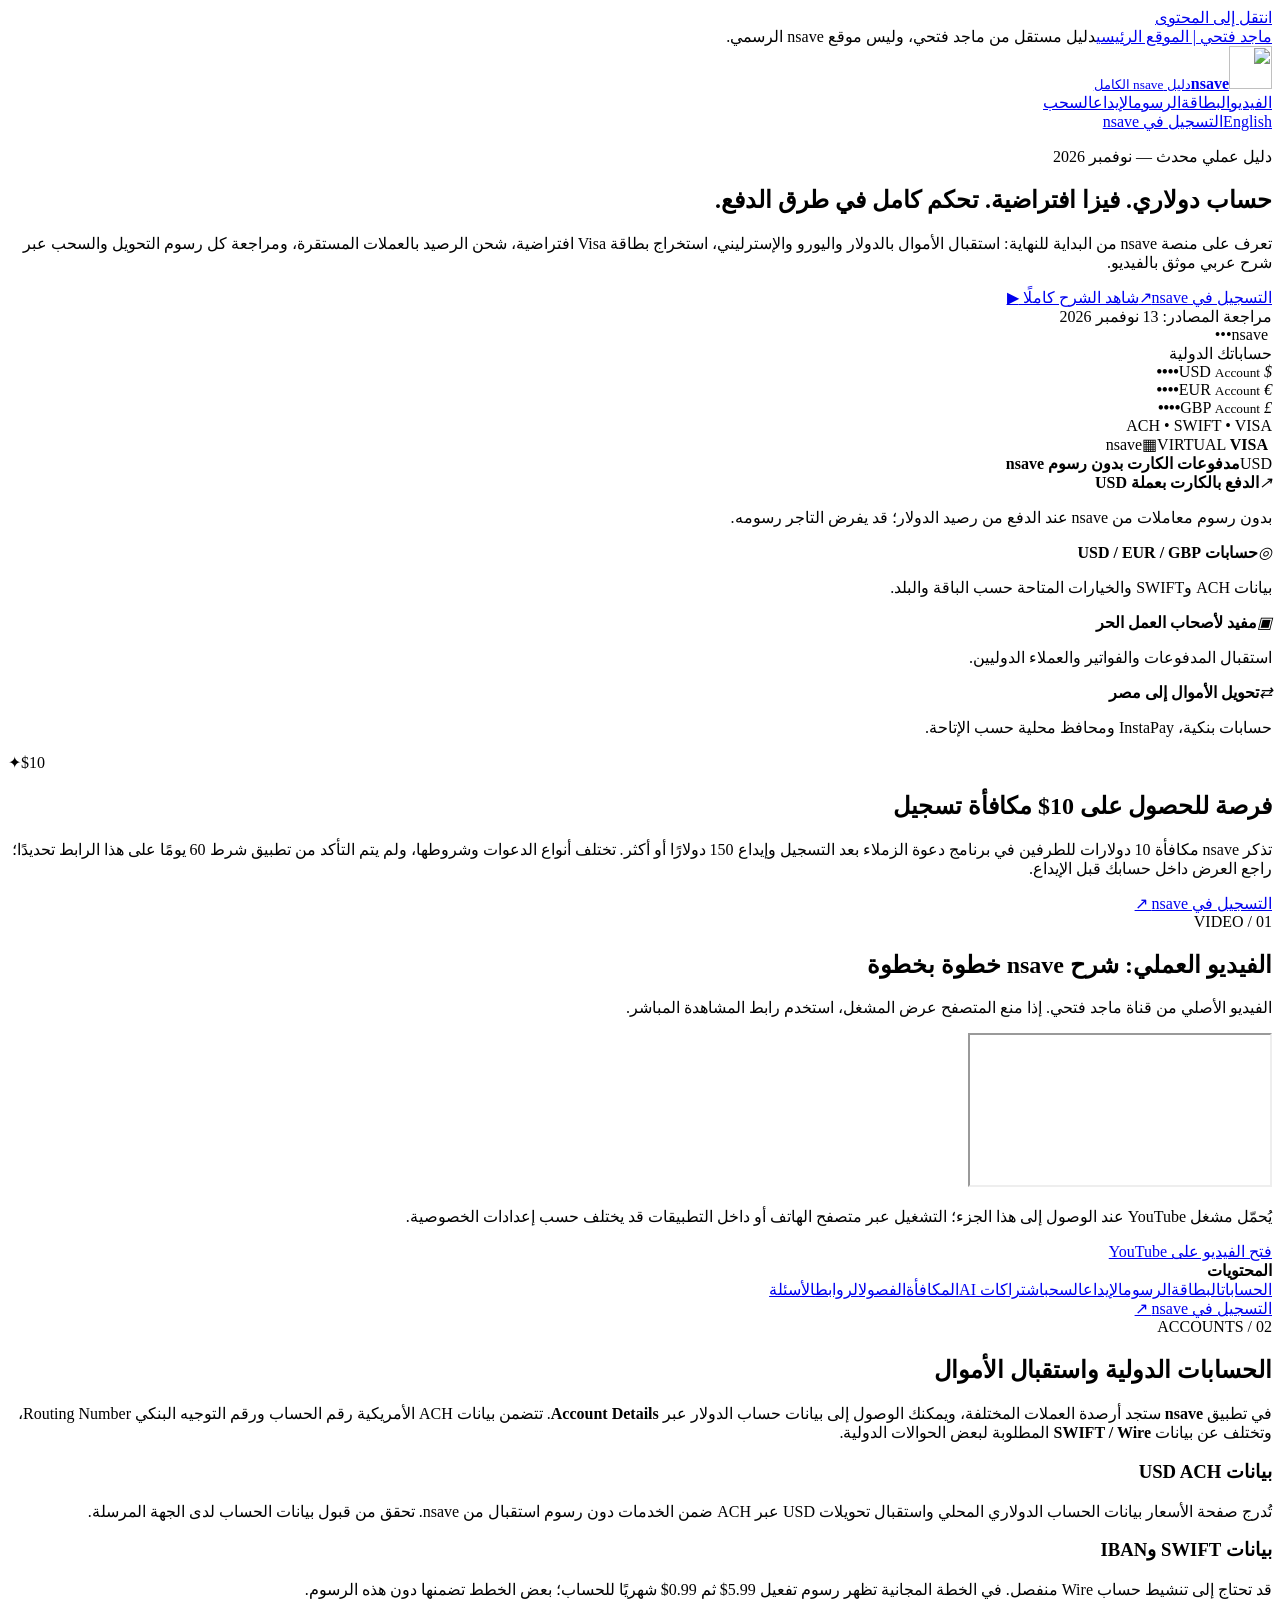
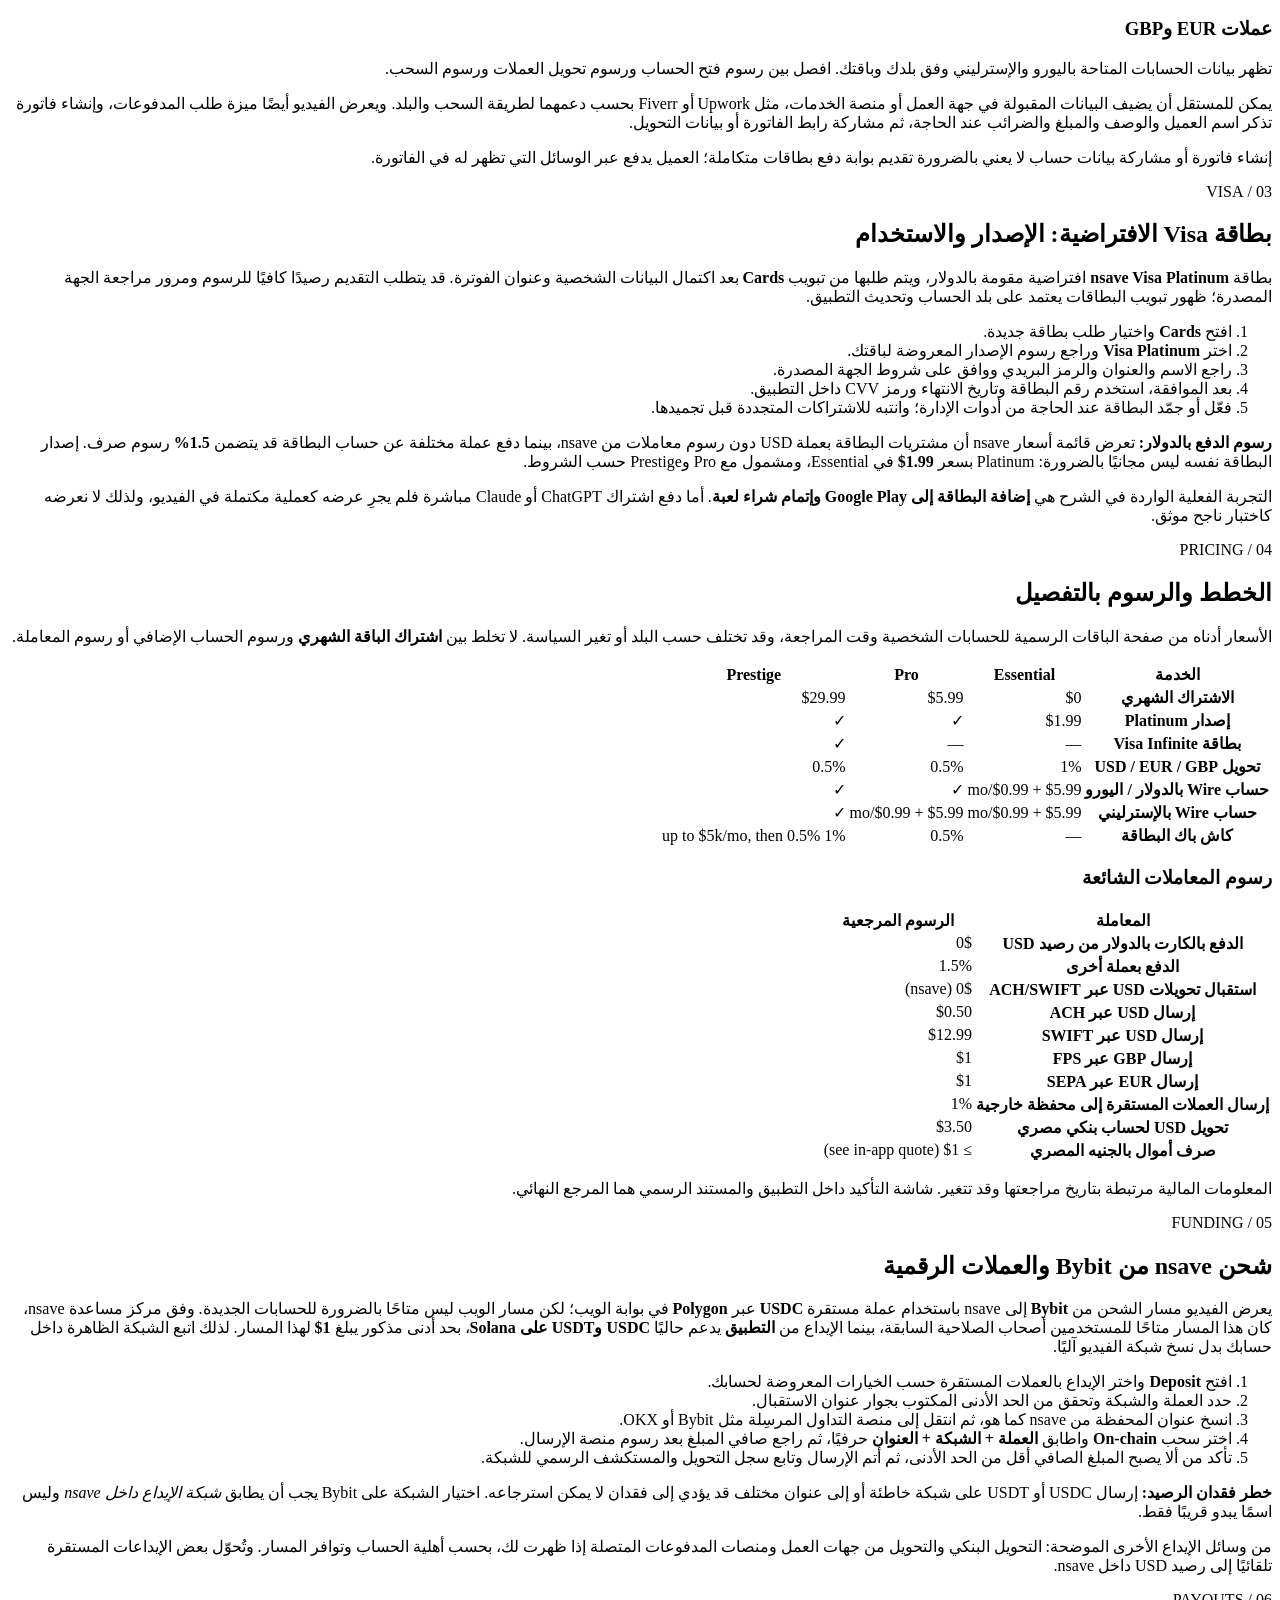
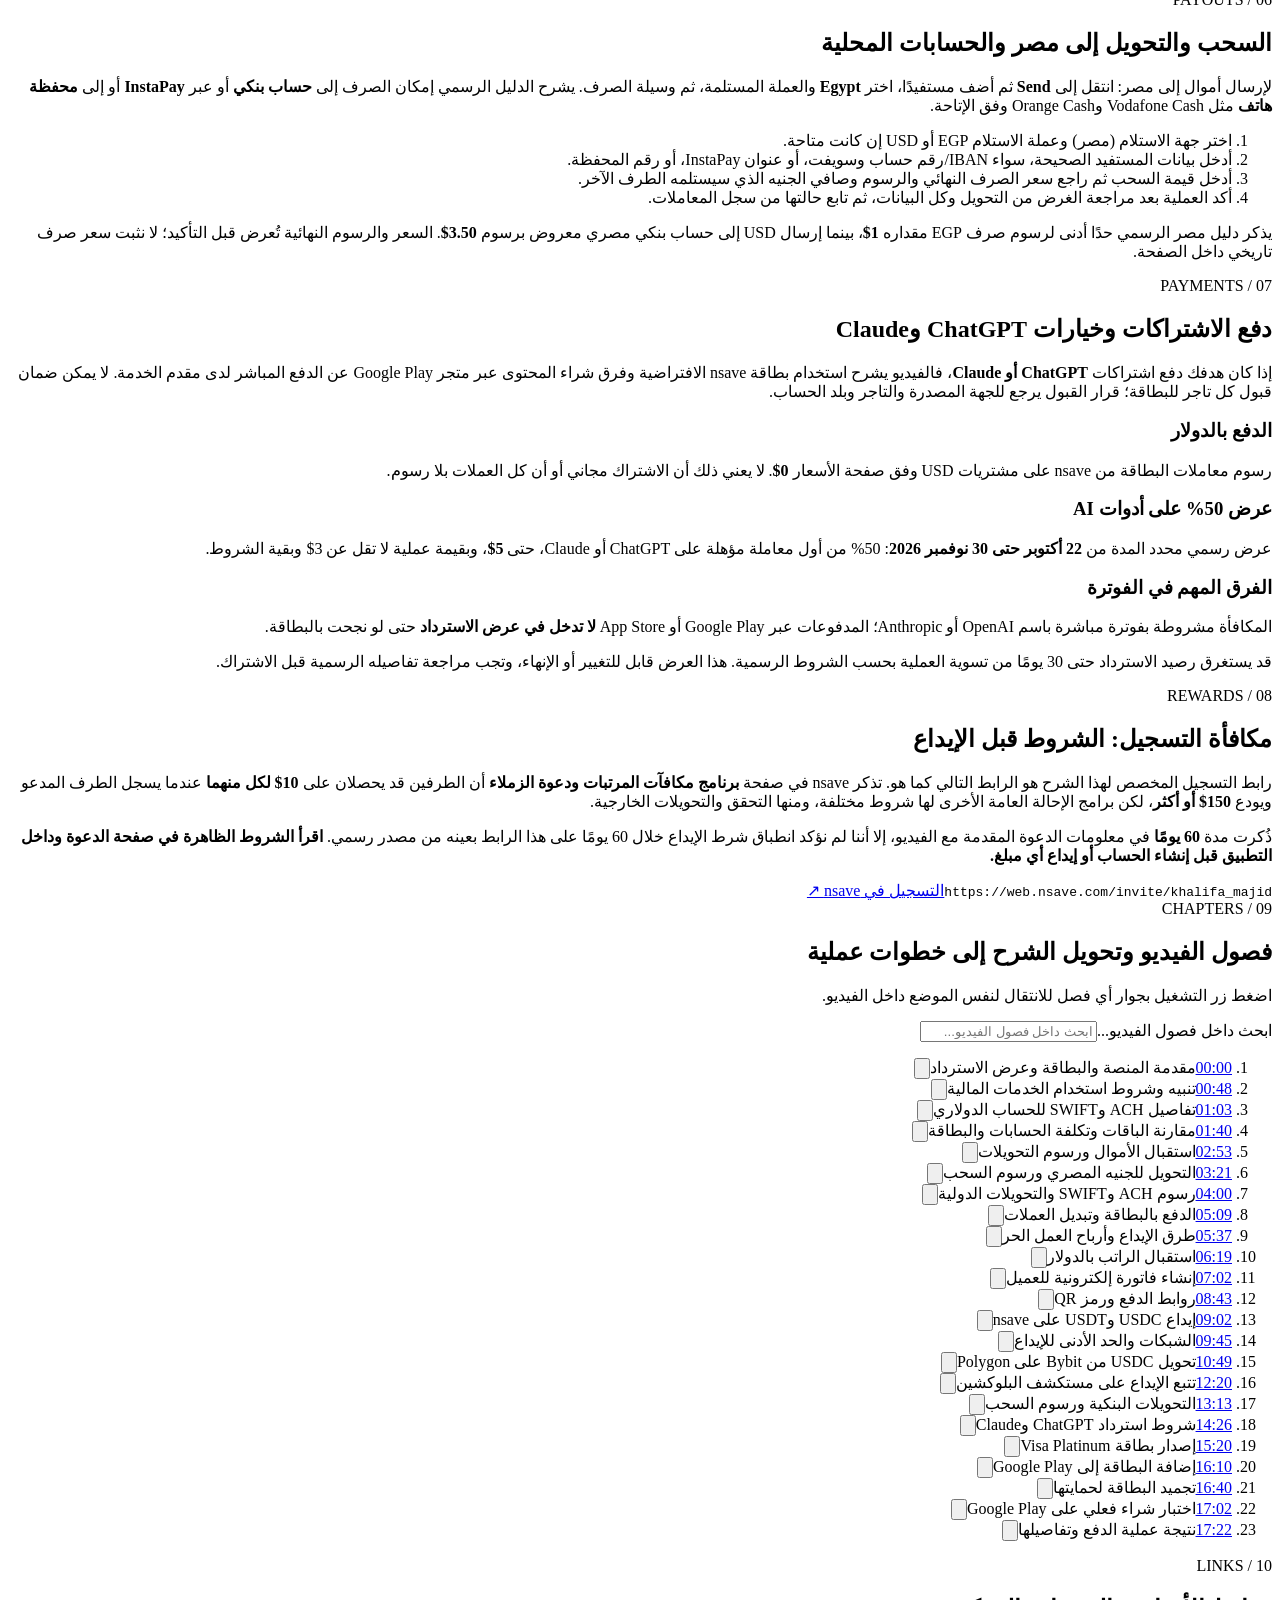
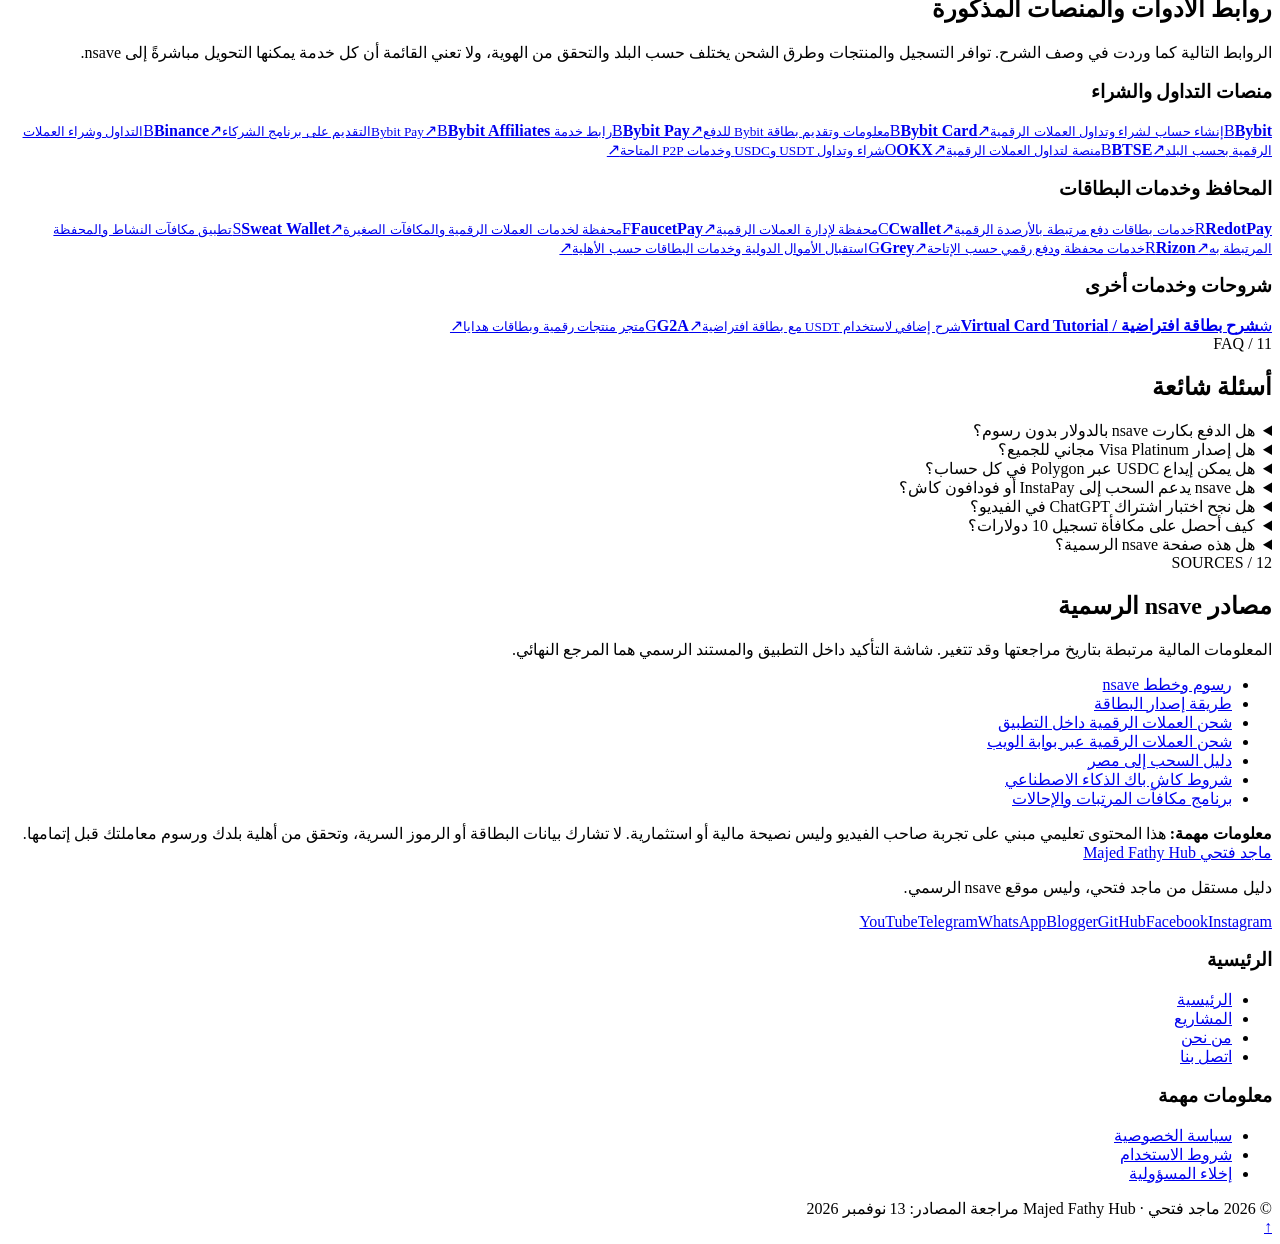
==== index.html @ 4d85d2c8 "Add files via upload" ====
<!DOCTYPE html>
<html lang="ar" dir="rtl">
<head>
<meta charset="utf-8"><meta name="viewport" content="width=device-width,initial-scale=1">
<title>دليل nsave 2026: الحساب الدولاري والفيزا الافتراضية والشحن والسحب والرسوم | ماجد فتحي</title>
<meta name="description" content="شرح nsave في مصر: فتح حساب USD وACH وSWIFT، إصدار Visa Platinum، شحن USDC وUSDT، السحب إلى مصر، رسوم الباقات وتجربة الدفع على Google Play.">
<meta name="author" content="ماجد فتحي"><meta name="robots" content="index,follow,max-image-preview:large,max-snippet:-1,max-video-preview:-1">
<meta name="theme-color" content="#101115"><meta name="color-scheme" content="light"><meta name="referrer" content="strict-origin-when-cross-origin">
<link rel="canonical" href="https://dev.majdfatihy.com/nsave-virtual-visa-card-usd-account/"><link rel="alternate" hreflang="ar-EG" href="https://dev.majdfatihy.com/nsave-virtual-visa-card-usd-account/"><link rel="alternate" hreflang="en" href="https://dev.majdfatihy.com/nsave-virtual-visa-card-usd-account/en/"><link rel="alternate" hreflang="x-default" href="https://dev.majdfatihy.com/nsave-virtual-visa-card-usd-account/">
<link rel="icon" type="image/svg+xml" href="assets/nsave-logo.svg">
<meta property="og:type" content="article"><meta property="og:site_name" content="Majed Fathy Hub"><meta property="og:locale" content="ar_EG">
<meta property="og:title" content="دليل nsave 2026: الحساب الدولاري والفيزا الافتراضية والشحن والسحب والرسوم"><meta property="og:description" content="شرح nsave في مصر: فتح حساب USD وACH وSWIFT، إصدار Visa Platinum، شحن USDC وUSDT، السحب إلى مصر، رسوم الباقات وتجربة الدفع على Google Play."><meta property="og:url" content="https://dev.majdfatihy.com/nsave-virtual-visa-card-usd-account/"><meta property="og:image" content="https://dev.majdfatihy.com/nsave-virtual-visa-card-usd-account/assets/og-nsave.png"><meta property="og:image:width" content="1200"><meta property="og:image:height" content="630"><meta property="og:image:alt" content="nsave tutorial with USD account and Visa card">
<meta name="twitter:card" content="summary_large_image"><meta name="twitter:title" content="دليل nsave 2026: الحساب الدولاري والفيزا الافتراضية والشحن والسحب والرسوم"><meta name="twitter:description" content="شرح nsave في مصر: فتح حساب USD وACH وSWIFT، إصدار Visa Platinum، شحن USDC وUSDT، السحب إلى مصر، رسوم الباقات وتجربة الدفع على Google Play."><meta name="twitter:image" content="https://dev.majdfatihy.com/nsave-virtual-visa-card-usd-account/assets/og-nsave.png">
<link rel="preconnect" href="https://fonts.googleapis.com"><link rel="preconnect" href="https://fonts.gstatic.com" crossorigin>
<link href="https://fonts.googleapis.com/css2?family=Cairo:wght@400;500;600;700;800;900&family=Inter:wght@400;500;600;700;800;900&display=swap" rel="stylesheet">
<link href="assets/nsave.css" rel="stylesheet"><script>document.documentElement.classList.add('js');</script><script defer src="assets/nsave.js"></script>
<script type="application/ld+json">{"@context":"https://schema.org","@graph":[{"@type":"WebPage","@id":"https://dev.majdfatihy.com/nsave-virtual-visa-card-usd-account/#page","url":"https://dev.majdfatihy.com/nsave-virtual-visa-card-usd-account/","name":"دليل nsave 2026: الحساب الدولاري والفيزا الافتراضية والشحن والسحب والرسوم","description":"شرح nsave في مصر: فتح حساب USD وACH وSWIFT، إصدار Visa Platinum، شحن USDC وUSDT، السحب إلى مصر، رسوم الباقات وتجربة الدفع على Google Play.","inLanguage":"ar-EG","isPartOf":{"@type":"WebSite","@id":"https://dev.majdfatihy.com/#website"},"author":{"@type":"Person","@id":"https://dev.majdfatihy.com/#author"},"dateModified":"2026-11-13","primaryImageOfPage":{"@type":"ImageObject","url":"https://dev.majdfatihy.com/nsave-virtual-visa-card-usd-account/assets/og-nsave.png"},"mainEntity":{"@id":"https://dev.majdfatihy.com/nsave-virtual-visa-card-usd-account/#video"}},{"@type":"VideoObject","@id":"https://dev.majdfatihy.com/nsave-virtual-visa-card-usd-account/#video","name":"شرح منصة nsave: حساب دولاري وفيزا افتراضية وشحن وسحب","description":"شرح nsave في مصر: فتح حساب USD وACH وSWIFT، إصدار Visa Platinum، شحن USDC وUSDT، السحب إلى مصر، رسوم الباقات وتجربة الدفع على Google Play.","thumbnailUrl":["https://dev.majdfatihy.com/nsave-virtual-visa-card-usd-account/assets/video-cover.png"],"embedUrl":"https://www.youtube-nocookie.com/embed/7QC6sQrjBCQ","url":"https://youtu.be/7QC6sQrjBCQ","inLanguage":"ar","publisher":{"@type":"Person","name":"ماجد فتحي","url":"https://www.youtube.com/@MajdFatihy"}},{"@type":"BreadcrumbList","itemListElement":[{"@type":"ListItem","position":1,"name":"ماجد فتحي","item":"https://dev.majdfatihy.com/"},{"@type":"ListItem","position":2,"name":"دليل nsave","item":"https://dev.majdfatihy.com/nsave-virtual-visa-card-usd-account/"}]},{"@type":"Article","headline":"دليل nsave 2026: الحساب الدولاري والفيزا الافتراضية والشحن والسحب والرسوم","description":"شرح nsave في مصر: فتح حساب USD وACH وSWIFT، إصدار Visa Platinum، شحن USDC وUSDT، السحب إلى مصر، رسوم الباقات وتجربة الدفع على Google Play.","inLanguage":"ar-EG","dateModified":"2026-11-13","image":"https://dev.majdfatihy.com/nsave-virtual-visa-card-usd-account/assets/og-nsave.png","author":{"@type":"Person","name":"ماجد فتحي","url":"https://dev.majdfatihy.com/"},"mainEntityOfPage":"https://dev.majdfatihy.com/nsave-virtual-visa-card-usd-account/"}]}</script>
<script async src="https://www.googletagmanager.com/gtag/js?id=G-F7K26SPSHF"></script>
<script>window.dataLayer=window.dataLayer||[];function gtag(){dataLayer.push(arguments)}gtag('js',new Date());gtag('config','G-F7K26SPSHF');</script>
</head>
<body data-page-language="ar" data-alt-page="https://dev.majdfatihy.com/nsave-virtual-visa-card-usd-account/en/"><a class="skip" href="#main">انتقل إلى المحتوى</a>
<div class="site-top"><div class="container site-top__inner"><a class="hub" href="https://dev.majdfatihy.com/">ماجد فتحي | الموقع الرئيسي</a><span>دليل مستقل من ماجد فتحي، وليس موقع nsave الرسمي.</span></div></div>
<header class="topbar"><div class="container topbar-inner"><a href="#overview" class="logo" aria-label="nsave guide"><img src="assets/nsave-logo.svg" width="43" height="43" alt=""><span><b>nsave</b><small>دليل nsave الكامل</small></span></a><nav class="main-links" aria-label="Sections"><a href="#video">الفيديو</a><a href="#card">البطاقة</a><a href="#plans">الرسوم</a><a href="#deposit">الإيداع</a><a href="#withdraw">السحب</a></nav><div class="top-actions"><a class="language" href="https://dev.majdfatihy.com/nsave-virtual-visa-card-usd-account/en/" data-language-choice="en" lang="en" aria-label="اختيار اللغة">English</a><a class="btn btn-sm btn-red" href="https://web.nsave.com/invite/khalifa_majid" target="_blank" rel="noopener noreferrer sponsored">التسجيل في nsave</a></div></div></header>
<main id="main">
<section class="hero" id="overview"><div class="container hero-grid"><div class="hero-copy"><p class="eyebrow"><span class="eyebrow-dot"></span>دليل عملي محدث — نوفمبر 2026</p><h1>حساب دولاري. فيزا افتراضية. تحكم كامل في طرق الدفع.</h1><p class="hero-lead">تعرف على منصة nsave من البداية للنهاية: استقبال الأموال بالدولار واليورو والإسترليني، استخراج بطاقة Visa افتراضية، شحن الرصيد بالعملات المستقرة، ومراجعة كل رسوم التحويل والسحب عبر شرح عربي موثق بالفيديو.</p><div class="hero-buttons"><a href="https://web.nsave.com/invite/khalifa_majid" class="btn btn-red" target="_blank" rel="noopener noreferrer sponsored">التسجيل في nsave<span aria-hidden="true">↗</span></a><a href="#video" class="btn btn-outline">شاهد الشرح كاملًا <span aria-hidden="true">▶</span></a></div><span class="hero-update">مراجعة المصادر: 13 نوفمبر 2026</span></div>
<div class="hero-visual" role="img" aria-label="nsave multi-currency accounts and virtual Visa illustration"><div class="glow-red"></div><div class="account-ui"><div class="ui-top"><span class="mini-logo"><img src="assets/nsave-logo.svg" alt=""> nsave</span><span>•••</span></div><span class="ui-sub">حساباتك الدولية</span><div class="currency"><span><i class="coin">$</i> USD <small>Account</small></span><strong>••••</strong></div><div class="currency"><span><i class="coin">€</i> EUR <small>Account</small></span><strong>••••</strong></div><div class="currency"><span><i class="coin">£</i> GBP <small>Account</small></span><strong>••••</strong></div><div class="ui-bottom">ACH <span>•</span> SWIFT <span>•</span> VISA</div></div><div class="visa-visual"><span class="mini-logo"><img src="assets/nsave-logo.svg" alt=""> nsave</span><span class="visa-chip">▦</span><span class="visa-lower">VIRTUAL <b>VISA</b></span></div><div class="visual-caption"><span>USD</span><strong>مدفوعات الكارت بدون رسوم nsave</strong></div></div></div></section>
<div class="container benefits"><div class="benefit"><i>↗</i><strong>الدفع بالكارت بعملة USD</strong><p>بدون رسوم معاملات من nsave عند الدفع من رصيد الدولار؛ قد يفرض التاجر رسومه.</p></div><div class="benefit"><i>◎</i><strong>حسابات USD / EUR / GBP</strong><p>بيانات ACH وSWIFT والخيارات المتاحة حسب الباقة والبلد.</p></div><div class="benefit"><i>▣</i><strong>مفيد لأصحاب العمل الحر</strong><p>استقبال المدفوعات والفواتير والعملاء الدوليين.</p></div><div class="benefit"><i>⇄</i><strong>تحويل الأموال إلى مصر</strong><p>حسابات بنكية، InstaPay ومحافظ محلية حسب الإتاحة.</p></div></div>
<section class="container bonus-spot"><div class="bonus-value" dir="ltr"><span class="gift-box" aria-hidden="true">✦</span>$10</div><div><h2>فرصة للحصول على 10$ مكافأة تسجيل</h2><p>تذكر nsave مكافأة 10 دولارات للطرفين في برنامج دعوة الزملاء بعد التسجيل وإيداع 150 دولارًا أو أكثر. تختلف أنواع الدعوات وشروطها، ولم يتم التأكد من تطبيق شرط 60 يومًا على هذا الرابط تحديدًا؛ راجع العرض داخل حسابك قبل الإيداع.</p></div><a href="https://web.nsave.com/invite/khalifa_majid" class="btn btn-dark" target="_blank" rel="noopener noreferrer sponsored">التسجيل في nsave ↗</a></section>
<section class="container section" id="video"><div class="section-heading"><span class="section-index">01 / VIDEO</span><h2>الفيديو العملي: شرح nsave خطوة بخطوة</h2><p>الفيديو الأصلي من قناة ماجد فتحي. إذا منع المتصفح عرض المشغل، استخدم رابط المشاهدة المباشر.</p></div><div class="video-shell"><div class="video-frame" id="videoFrame"><iframe id="nsavePlayer" src="https://www.youtube-nocookie.com/embed/7QC6sQrjBCQ?rel=0&amp;playsinline=1" title="الفيديو العملي: شرح nsave خطوة بخطوة" loading="lazy" referrerpolicy="strict-origin-when-cross-origin" allow="accelerometer; autoplay; clipboard-write; encrypted-media; gyroscope; picture-in-picture; web-share" allowfullscreen></iframe></div><div class="video-meta"><p>يُحمّل مشغل YouTube عند الوصول إلى هذا الجزء؛ التشغيل عبر متصفح الهاتف أو داخل التطبيقات قد يختلف حسب إعدادات الخصوصية.</p><a href="https://youtu.be/7QC6sQrjBCQ" class="external-video" target="_blank" rel="noopener noreferrer">فتح الفيديو على YouTube</a></div></div></section>
<div class="container content-layout"><aside class="toc"><strong>المحتويات</strong><nav aria-label="On this page"><a href="#accounts">الحسابات</a><a href="#card">البطاقة</a><a href="#plans">الرسوم</a><a href="#deposit">الإيداع</a><a href="#withdraw">السحب</a><a href="#ai">اشتراكات AI</a><a href="#bonus">المكافأة</a><a href="#chapters">الفصول</a><a href="#resources">الروابط</a><a href="#faq">الأسئلة</a></nav><a class="toc-cta" href="https://web.nsave.com/invite/khalifa_majid" target="_blank" rel="noopener noreferrer sponsored">التسجيل في nsave ↗</a></aside><div class="article-body">
<section class="section article-section" id="accounts"><div class="section-heading"><span class="section-index">02 / ACCOUNTS</span><h2>الحسابات الدولية واستقبال الأموال</h2></div><p>في تطبيق <strong>nsave</strong> ستجد أرصدة العملات المختلفة، ويمكنك الوصول إلى بيانات حساب الدولار عبر <strong>Account Details</strong>. تتضمن بيانات ACH الأمريكية رقم الحساب ورقم التوجيه البنكي <span dir="ltr">Routing Number</span>، وتختلف عن بيانات <strong>SWIFT / Wire</strong> المطلوبة لبعض الحوالات الدولية.</p>
<div class="info-grid"><div><h3>بيانات USD ACH</h3><p>تُدرج صفحة الأسعار بيانات الحساب الدولاري المحلي واستقبال تحويلات USD عبر ACH ضمن الخدمات دون رسوم استقبال من nsave. تحقق من قبول بيانات الحساب لدى الجهة المرسلة.</p></div><div><h3>بيانات SWIFT وIBAN</h3><p>قد تحتاج إلى تنشيط حساب Wire منفصل. في الخطة المجانية تظهر رسوم تفعيل 5.99$ ثم 0.99$ شهريًا للحساب؛ بعض الخطط تضمنها دون هذه الرسوم.</p></div><div><h3>عملات EUR وGBP</h3><p>تظهر بيانات الحسابات المتاحة باليورو والإسترليني وفق بلدك وباقتك. افصل بين رسوم فتح الحساب ورسوم تحويل العملات ورسوم السحب.</p></div></div>
<p>يمكن للمستقل أن يضيف البيانات المقبولة في جهة العمل أو منصة الخدمات، مثل Upwork أو Fiverr بحسب دعمهما لطريقة السحب والبلد. ويعرض الفيديو أيضًا ميزة طلب المدفوعات، وإنشاء فاتورة تذكر اسم العميل والوصف والمبلغ والضرائب عند الحاجة، ثم مشاركة رابط الفاتورة أو بيانات التحويل.</p><p class="footnote">إنشاء فاتورة أو مشاركة بيانات حساب لا يعني بالضرورة تقديم بوابة دفع بطاقات متكاملة؛ العميل يدفع عبر الوسائل التي تظهر له في الفاتورة.</p></section>
<section class="section article-section" id="card"><div class="section-heading"><span class="section-index">03 / VISA</span><h2>بطاقة Visa الافتراضية: الإصدار والاستخدام</h2></div><p>بطاقة <strong>nsave Visa Platinum</strong> افتراضية مقومة بالدولار، ويتم طلبها من تبويب <strong>Cards</strong> بعد اكتمال البيانات الشخصية وعنوان الفوترة. قد يتطلب التقديم رصيدًا كافيًا للرسوم ومرور مراجعة الجهة المصدرة؛ ظهور تبويب البطاقات يعتمد على بلد الحساب وتحديث التطبيق.</p>
<ol class="steps"><li>افتح <strong>Cards</strong> واختيار طلب بطاقة جديدة.</li><li>اختر <strong>Visa Platinum</strong> وراجع رسوم الإصدار المعروضة لباقتك.</li><li>راجع الاسم والعنوان والرمز البريدي ووافق على شروط الجهة المصدرة.</li><li>بعد الموافقة، استخدم رقم البطاقة وتاريخ الانتهاء ورمز CVV داخل التطبيق.</li><li>فعّل أو جمّد البطاقة عند الحاجة من أدوات الإدارة؛ وانتبه للاشتراكات المتجددة قبل تجميدها.</li></ol>
<div class="notice"><strong>رسوم الدفع بالدولار:</strong> تعرض قائمة أسعار nsave أن مشتريات البطاقة بعملة USD دون رسوم معاملات من nsave، بينما دفع عملة مختلفة عن حساب البطاقة قد يتضمن <strong>1.5%</strong> رسوم صرف. إصدار البطاقة نفسه ليس مجانيًا بالضرورة: Platinum بسعر <strong>1.99$</strong> في Essential، ومشمول مع Pro وPrestige حسب الشروط.</div>
<p>التجربة الفعلية الواردة في الشرح هي <strong>إضافة البطاقة إلى Google Play وإتمام شراء لعبة</strong>. أما دفع اشتراك ChatGPT أو Claude مباشرة فلم يجرِ عرضه كعملية مكتملة في الفيديو، ولذلك لا نعرضه كاختبار ناجح موثق.</p></section>
<section class="section article-section" id="plans"><div class="section-heading"><span class="section-index">04 / PRICING</span><h2>الخطط والرسوم بالتفصيل</h2></div><p>الأسعار أدناه من صفحة الباقات الرسمية للحسابات الشخصية وقت المراجعة، وقد تختلف حسب البلد أو تغير السياسة. لا تخلط بين <strong>اشتراك الباقة الشهري</strong> ورسوم الحساب الإضافي أو رسوم المعاملة.</p><div class="table-scroll" tabindex="0" role="region" aria-label="Plans"><table><thead><tr><th scope="col">الخدمة</th><th scope="col">Essential</th><th scope="col">Pro</th><th scope="col">Prestige</th></tr></thead><tbody><tr><th scope="row">الاشتراك الشهري</th><td>$0</td><td>$5.99</td><td>$29.99</td></tr><tr><th scope="row">إصدار Platinum</th><td>$1.99</td><td>✓</td><td>✓</td></tr><tr><th scope="row">بطاقة Visa Infinite</th><td>—</td><td>—</td><td>✓</td></tr><tr><th scope="row">تحويل USD / EUR / GBP</th><td>1%</td><td>0.5%</td><td>0.5%</td></tr><tr><th scope="row">حساب Wire بالدولار / اليورو</th><td>$5.99 + $0.99/mo</td><td>✓</td><td>✓</td></tr><tr><th scope="row">حساب Wire بالإسترليني</th><td>$5.99 + $0.99/mo</td><td>$5.99 + $0.99/mo</td><td>✓</td></tr><tr><th scope="row">كاش باك البطاقة</th><td>—</td><td>0.5%</td><td>1% up to $5k/mo, then 0.5%</td></tr></tbody></table></div><h3>رسوم المعاملات الشائعة</h3><div class="table-scroll" tabindex="0" role="region" aria-label="Transaction fees"><table><thead><tr><th>المعاملة</th><th>الرسوم المرجعية</th></tr></thead><tbody><tr><th scope="row">الدفع بالكارت بالدولار من رصيد USD</th><td>0$</td></tr><tr><th scope="row">الدفع بعملة أخرى</th><td>1.5%</td></tr><tr><th scope="row">استقبال تحويلات USD عبر ACH/SWIFT</th><td>0$ (nsave)</td></tr><tr><th scope="row">إرسال USD عبر ACH</th><td>$0.50</td></tr><tr><th scope="row">إرسال USD عبر SWIFT</th><td>$12.99</td></tr><tr><th scope="row">إرسال GBP عبر FPS</th><td>$1</td></tr><tr><th scope="row">إرسال EUR عبر SEPA</th><td>$1</td></tr><tr><th scope="row">إرسال العملات المستقرة إلى محفظة خارجية</th><td>1%</td></tr><tr><th scope="row">تحويل USD لحساب بنكي مصري</th><td>$3.50</td></tr><tr><th scope="row">صرف أموال بالجنيه المصري</th><td>≥ $1 (see in-app quote)</td></tr></tbody></table></div><p class="footnote">المعلومات المالية مرتبطة بتاريخ مراجعتها وقد تتغير. شاشة التأكيد داخل التطبيق والمستند الرسمي هما المرجع النهائي.</p></section>
<section class="section article-section" id="deposit"><div class="section-heading"><span class="section-index">05 / FUNDING</span><h2>شحن nsave من Bybit والعملات الرقمية</h2></div><p>يعرض الفيديو مسار الشحن من <strong>Bybit</strong> إلى nsave باستخدام عملة مستقرة <strong>USDC</strong> عبر <strong>Polygon</strong> في بوابة الويب؛ لكن مسار الويب ليس متاحًا بالضرورة للحسابات الجديدة. وفق مركز مساعدة nsave، كان هذا المسار متاحًا للمستخدمين أصحاب الصلاحية السابقة، بينما الإيداع من <strong>التطبيق</strong> يدعم حاليًا <strong>USDC وUSDT على Solana</strong>، بحد أدنى مذكور يبلغ <strong>1$</strong> لهذا المسار. لذلك اتبع الشبكة الظاهرة داخل حسابك بدل نسخ شبكة الفيديو آليًا.</p>
<ol class="steps"><li>افتح <strong>Deposit</strong> واختر الإيداع بالعملات المستقرة حسب الخيارات المعروضة لحسابك.</li><li>حدد العملة والشبكة وتحقق من الحد الأدنى المكتوب بجوار عنوان الاستقبال.</li><li>انسخ عنوان المحفظة من nsave كما هو، ثم انتقل إلى منصة التداول المرسِلة مثل Bybit أو OKX.</li><li>اختر سحب <strong>On-chain</strong> واطابق <strong>العملة + الشبكة + العنوان</strong> حرفيًا، ثم راجع صافي المبلغ بعد رسوم منصة الإرسال.</li><li>تأكد من ألا يصبح المبلغ الصافي أقل من الحد الأدنى، ثم أتم الإرسال وتابع سجل التحويل والمستكشف الرسمي للشبكة.</li></ol>
<div class="notice alert"><strong>خطر فقدان الرصيد:</strong> إرسال USDC أو USDT على شبكة خاطئة أو إلى عنوان مختلف قد يؤدي إلى فقدان لا يمكن استرجاعه. اختيار الشبكة على Bybit يجب أن يطابق <em>شبكة الإيداع داخل nsave</em> وليس اسمًا يبدو قريبًا فقط.</div>
<p>من وسائل الإيداع الأخرى الموضحة: التحويل البنكي والتحويل من جهات العمل ومنصات المدفوعات المتصلة إذا ظهرت لك، بحسب أهلية الحساب وتوافر المسار. وتُحوّل بعض الإيداعات المستقرة تلقائيًا إلى رصيد USD داخل nsave.</p></section>
<section class="section article-section" id="withdraw"><div class="section-heading"><span class="section-index">06 / PAYOUTS</span><h2>السحب والتحويل إلى مصر والحسابات المحلية</h2></div><p>لإرسال أموال إلى مصر: انتقل إلى <strong>Send</strong> ثم أضف مستفيدًا، اختر <strong>Egypt</strong> والعملة المستلمة، ثم وسيلة الصرف. يشرح الدليل الرسمي إمكان الصرف إلى <strong>حساب بنكي</strong> أو عبر <strong>InstaPay</strong> أو إلى <strong>محفظة هاتف</strong> مثل Vodafone Cash وOrange Cash وفق الإتاحة.</p>
<ol class="steps"><li>اختر جهة الاستلام (مصر) وعملة الاستلام EGP أو USD إن كانت متاحة.</li><li>أدخل بيانات المستفيد الصحيحة، سواء IBAN/رقم حساب وسويفت، أو عنوان InstaPay، أو رقم المحفظة.</li><li>أدخل قيمة السحب ثم راجع سعر الصرف النهائي والرسوم وصافي الجنيه الذي سيستلمه الطرف الآخر.</li><li>أكد العملية بعد مراجعة الغرض من التحويل وكل البيانات، ثم تابع حالتها من سجل المعاملات.</li></ol>
<p>يذكر دليل مصر الرسمي حدًا أدنى لرسوم صرف EGP مقداره <strong>1$</strong>، بينما إرسال USD إلى حساب بنكي مصري معروض برسوم <strong>3.50$</strong>. السعر والرسوم النهائية تُعرض قبل التأكيد؛ لا نثبت سعر صرف تاريخي داخل الصفحة.</p></section>
<section class="section article-section" id="ai"><div class="section-heading"><span class="section-index">07 / PAYMENTS</span><h2>دفع الاشتراكات وخيارات ChatGPT وClaude</h2></div><p>إذا كان هدفك دفع اشتراكات <strong>ChatGPT أو Claude</strong>، فالفيديو يشرح استخدام بطاقة nsave الافتراضية وفرق شراء المحتوى عبر متجر Google Play عن الدفع المباشر لدى مقدم الخدمة. لا يمكن ضمان قبول كل تاجر للبطاقة؛ قرار القبول يرجع للجهة المصدرة والتاجر وبلد الحساب.</p>
<div class="info-grid"><div><h3>الدفع بالدولار</h3><p>رسوم معاملات البطاقة من nsave على مشتريات USD وفق صفحة الأسعار <strong>0$</strong>. لا يعني ذلك أن الاشتراك مجاني أو أن كل العملات بلا رسوم.</p></div><div><h3>عرض 50% على أدوات AI</h3><p>عرض رسمي محدد المدة من <strong>22 أكتوبر حتى 30 نوفمبر 2026</strong>: 50% من أول معاملة مؤهلة على ChatGPT أو Claude، حتى <strong>5$</strong>، وبقيمة عملية لا تقل عن 3$ وبقية الشروط.</p></div><div><h3>الفرق المهم في الفوترة</h3><p>المكافأة مشروطة بفوترة مباشرة باسم OpenAI أو Anthropic؛ المدفوعات عبر Google Play أو App Store <strong>لا تدخل في عرض الاسترداد</strong> حتى لو نجحت بالبطاقة.</p></div></div>
<p>قد يستغرق رصيد الاسترداد حتى 30 يومًا من تسوية العملية بحسب الشروط الرسمية. هذا العرض قابل للتغيير أو الإنهاء، وتجب مراجعة تفاصيله الرسمية قبل الاشتراك.</p></section>
<section class="section article-section" id="bonus"><div class="section-heading"><span class="section-index">08 / REWARDS</span><h2>مكافأة التسجيل: الشروط قبل الإيداع</h2></div><p>رابط التسجيل المخصص لهذا الشرح هو الرابط التالي كما هو. تذكر nsave في صفحة <strong>برنامج مكافآت المرتبات ودعوة الزملاء</strong> أن الطرفين قد يحصلان على <strong>10$ لكل منهما</strong> عندما يسجل الطرف المدعو ويودع <strong>150$ أو أكثر</strong>، لكن برامج الإحالة العامة الأخرى لها شروط مختلفة، ومنها التحقق والتحويلات الخارجية.</p>
<p>ذُكرت مدة <strong>60 يومًا</strong> في معلومات الدعوة المقدمة مع الفيديو، إلا أننا لم نؤكد انطباق شرط الإيداع خلال 60 يومًا على هذا الرابط بعينه من مصدر رسمي. <strong>اقرأ الشروط الظاهرة في صفحة الدعوة وداخل التطبيق قبل إنشاء الحساب أو إيداع أي مبلغ.</strong></p><div class="ref-box"><code dir="ltr">https://web.nsave.com/invite/khalifa_majid</code><a class="btn btn-red" href="https://web.nsave.com/invite/khalifa_majid" target="_blank" rel="noopener noreferrer sponsored">التسجيل في nsave ↗</a></div></section>
<section class="section article-section" id="chapters"><div class="section-heading"><span class="section-index">09 / CHAPTERS</span><h2>فصول الفيديو وتحويل الشرح إلى خطوات عملية</h2><p>اضغط زر التشغيل بجوار أي فصل للانتقال لنفس الموضع داخل الفيديو.</p></div><div class="chapter-panel"><label for="chapterSearch" class="sr-only">ابحث داخل فصول الفيديو...</label><input id="chapterSearch" type="search" placeholder="ابحث داخل فصول الفيديو..." autocomplete="off"><ol class="chapters" id="chapterList"><li class="chapter" data-search="مقدمة المنصة والبطاقة وعرض الاسترداد platform, virtual card and cashback overview 00:00"><a href="https://youtu.be/7QC6sQrjBCQ?t=0" target="_blank" rel="noopener noreferrer" class="chapter-time" aria-label="YouTube 00:00">00:00</a><span class="chapter-name">مقدمة المنصة والبطاقة وعرض الاسترداد</span><button type="button" data-seconds="0" class="chapter-play" aria-label="تشغيل من هذا الوقت 00:00"><svg viewBox="0 0 24 24" aria-hidden="true"><path d="m9 5 10 7-10 7z"/></svg></button></li><li class="chapter" data-search="تنبيه وشروط استخدام الخدمات المالية important financial-service considerations 00:48"><a href="https://youtu.be/7QC6sQrjBCQ?t=48" target="_blank" rel="noopener noreferrer" class="chapter-time" aria-label="YouTube 00:48">00:48</a><span class="chapter-name">تنبيه وشروط استخدام الخدمات المالية</span><button type="button" data-seconds="48" class="chapter-play" aria-label="تشغيل من هذا الوقت 00:48"><svg viewBox="0 0 24 24" aria-hidden="true"><path d="m9 5 10 7-10 7z"/></svg></button></li><li class="chapter" data-search="تفاصيل ach وswift للحساب الدولاري usd account details: ach and swift 01:03"><a href="https://youtu.be/7QC6sQrjBCQ?t=63" target="_blank" rel="noopener noreferrer" class="chapter-time" aria-label="YouTube 01:03">01:03</a><span class="chapter-name">تفاصيل ACH وSWIFT للحساب الدولاري</span><button type="button" data-seconds="63" class="chapter-play" aria-label="تشغيل من هذا الوقت 01:03"><svg viewBox="0 0 24 24" aria-hidden="true"><path d="m9 5 10 7-10 7z"/></svg></button></li><li class="chapter" data-search="مقارنة الباقات وتكلفة الحسابات والبطاقة plans, account fees and card issuance 01:40"><a href="https://youtu.be/7QC6sQrjBCQ?t=100" target="_blank" rel="noopener noreferrer" class="chapter-time" aria-label="YouTube 01:40">01:40</a><span class="chapter-name">مقارنة الباقات وتكلفة الحسابات والبطاقة</span><button type="button" data-seconds="100" class="chapter-play" aria-label="تشغيل من هذا الوقت 01:40"><svg viewBox="0 0 24 24" aria-hidden="true"><path d="m9 5 10 7-10 7z"/></svg></button></li><li class="chapter" data-search="استقبال الأموال ورسوم التحويلات receiving funds and international fees 02:53"><a href="https://youtu.be/7QC6sQrjBCQ?t=173" target="_blank" rel="noopener noreferrer" class="chapter-time" aria-label="YouTube 02:53">02:53</a><span class="chapter-name">استقبال الأموال ورسوم التحويلات</span><button type="button" data-seconds="173" class="chapter-play" aria-label="تشغيل من هذا الوقت 02:53"><svg viewBox="0 0 24 24" aria-hidden="true"><path d="m9 5 10 7-10 7z"/></svg></button></li><li class="chapter" data-search="التحويل للجنيه المصري ورسوم السحب convert and withdraw to egyptian pounds 03:21"><a href="https://youtu.be/7QC6sQrjBCQ?t=201" target="_blank" rel="noopener noreferrer" class="chapter-time" aria-label="YouTube 03:21">03:21</a><span class="chapter-name">التحويل للجنيه المصري ورسوم السحب</span><button type="button" data-seconds="201" class="chapter-play" aria-label="تشغيل من هذا الوقت 03:21"><svg viewBox="0 0 24 24" aria-hidden="true"><path d="m9 5 10 7-10 7z"/></svg></button></li><li class="chapter" data-search="رسوم ach وswift والتحويلات الدولية ach, swift and outbound transfer fees 04:00"><a href="https://youtu.be/7QC6sQrjBCQ?t=240" target="_blank" rel="noopener noreferrer" class="chapter-time" aria-label="YouTube 04:00">04:00</a><span class="chapter-name">رسوم ACH وSWIFT والتحويلات الدولية</span><button type="button" data-seconds="240" class="chapter-play" aria-label="تشغيل من هذا الوقت 04:00"><svg viewBox="0 0 24 24" aria-hidden="true"><path d="m9 5 10 7-10 7z"/></svg></button></li><li class="chapter" data-search="الدفع بالبطاقة وتبديل العملات card payments and currency exchange 05:09"><a href="https://youtu.be/7QC6sQrjBCQ?t=309" target="_blank" rel="noopener noreferrer" class="chapter-time" aria-label="YouTube 05:09">05:09</a><span class="chapter-name">الدفع بالبطاقة وتبديل العملات</span><button type="button" data-seconds="309" class="chapter-play" aria-label="تشغيل من هذا الوقت 05:09"><svg viewBox="0 0 24 24" aria-hidden="true"><path d="m9 5 10 7-10 7z"/></svg></button></li><li class="chapter" data-search="طرق الإيداع وأرباح العمل الحر funding routes and freelance earnings 05:37"><a href="https://youtu.be/7QC6sQrjBCQ?t=337" target="_blank" rel="noopener noreferrer" class="chapter-time" aria-label="YouTube 05:37">05:37</a><span class="chapter-name">طرق الإيداع وأرباح العمل الحر</span><button type="button" data-seconds="337" class="chapter-play" aria-label="تشغيل من هذا الوقت 05:37"><svg viewBox="0 0 24 24" aria-hidden="true"><path d="m9 5 10 7-10 7z"/></svg></button></li><li class="chapter" data-search="استقبال الراتب بالدولار receiving usd salaries 06:19"><a href="https://youtu.be/7QC6sQrjBCQ?t=379" target="_blank" rel="noopener noreferrer" class="chapter-time" aria-label="YouTube 06:19">06:19</a><span class="chapter-name">استقبال الراتب بالدولار</span><button type="button" data-seconds="379" class="chapter-play" aria-label="تشغيل من هذا الوقت 06:19"><svg viewBox="0 0 24 24" aria-hidden="true"><path d="m9 5 10 7-10 7z"/></svg></button></li><li class="chapter" data-search="إنشاء فاتورة إلكترونية للعميل creating a client invoice 07:02"><a href="https://youtu.be/7QC6sQrjBCQ?t=422" target="_blank" rel="noopener noreferrer" class="chapter-time" aria-label="YouTube 07:02">07:02</a><span class="chapter-name">إنشاء فاتورة إلكترونية للعميل</span><button type="button" data-seconds="422" class="chapter-play" aria-label="تشغيل من هذا الوقت 07:02"><svg viewBox="0 0 24 24" aria-hidden="true"><path d="m9 5 10 7-10 7z"/></svg></button></li><li class="chapter" data-search="روابط الدفع ورمز qr payment links and qr codes 08:43"><a href="https://youtu.be/7QC6sQrjBCQ?t=523" target="_blank" rel="noopener noreferrer" class="chapter-time" aria-label="YouTube 08:43">08:43</a><span class="chapter-name">روابط الدفع ورمز QR</span><button type="button" data-seconds="523" class="chapter-play" aria-label="تشغيل من هذا الوقت 08:43"><svg viewBox="0 0 24 24" aria-hidden="true"><path d="m9 5 10 7-10 7z"/></svg></button></li><li class="chapter" data-search="إيداع usdc وusdt على nsave funding with usdc and usdt 09:02"><a href="https://youtu.be/7QC6sQrjBCQ?t=542" target="_blank" rel="noopener noreferrer" class="chapter-time" aria-label="YouTube 09:02">09:02</a><span class="chapter-name">إيداع USDC وUSDT على nsave</span><button type="button" data-seconds="542" class="chapter-play" aria-label="تشغيل من هذا الوقت 09:02"><svg viewBox="0 0 24 24" aria-hidden="true"><path d="m9 5 10 7-10 7z"/></svg></button></li><li class="chapter" data-search="الشبكات والحد الأدنى للإيداع networks and minimum deposits 09:45"><a href="https://youtu.be/7QC6sQrjBCQ?t=585" target="_blank" rel="noopener noreferrer" class="chapter-time" aria-label="YouTube 09:45">09:45</a><span class="chapter-name">الشبكات والحد الأدنى للإيداع</span><button type="button" data-seconds="585" class="chapter-play" aria-label="تشغيل من هذا الوقت 09:45"><svg viewBox="0 0 24 24" aria-hidden="true"><path d="m9 5 10 7-10 7z"/></svg></button></li><li class="chapter" data-search="تحويل usdc من bybit على polygon usdc from bybit via polygon (web portal) 10:49"><a href="https://youtu.be/7QC6sQrjBCQ?t=649" target="_blank" rel="noopener noreferrer" class="chapter-time" aria-label="YouTube 10:49">10:49</a><span class="chapter-name">تحويل USDC من Bybit على Polygon</span><button type="button" data-seconds="649" class="chapter-play" aria-label="تشغيل من هذا الوقت 10:49"><svg viewBox="0 0 24 24" aria-hidden="true"><path d="m9 5 10 7-10 7z"/></svg></button></li><li class="chapter" data-search="تتبع الإيداع على مستكشف البلوكشين verifying deposits on a blockchain explorer 12:20"><a href="https://youtu.be/7QC6sQrjBCQ?t=740" target="_blank" rel="noopener noreferrer" class="chapter-time" aria-label="YouTube 12:20">12:20</a><span class="chapter-name">تتبع الإيداع على مستكشف البلوكشين</span><button type="button" data-seconds="740" class="chapter-play" aria-label="تشغيل من هذا الوقت 12:20"><svg viewBox="0 0 24 24" aria-hidden="true"><path d="m9 5 10 7-10 7z"/></svg></button></li><li class="chapter" data-search="التحويلات البنكية ورسوم السحب bank transfers and withdrawal fees 13:13"><a href="https://youtu.be/7QC6sQrjBCQ?t=793" target="_blank" rel="noopener noreferrer" class="chapter-time" aria-label="YouTube 13:13">13:13</a><span class="chapter-name">التحويلات البنكية ورسوم السحب</span><button type="button" data-seconds="793" class="chapter-play" aria-label="تشغيل من هذا الوقت 13:13"><svg viewBox="0 0 24 24" aria-hidden="true"><path d="m9 5 10 7-10 7z"/></svg></button></li><li class="chapter" data-search="شروط استرداد chatgpt وclaude chatgpt and claude cashback conditions 14:26"><a href="https://youtu.be/7QC6sQrjBCQ?t=866" target="_blank" rel="noopener noreferrer" class="chapter-time" aria-label="YouTube 14:26">14:26</a><span class="chapter-name">شروط استرداد ChatGPT وClaude</span><button type="button" data-seconds="866" class="chapter-play" aria-label="تشغيل من هذا الوقت 14:26"><svg viewBox="0 0 24 24" aria-hidden="true"><path d="m9 5 10 7-10 7z"/></svg></button></li><li class="chapter" data-search="إصدار بطاقة visa platinum requesting a visa platinum card 15:20"><a href="https://youtu.be/7QC6sQrjBCQ?t=920" target="_blank" rel="noopener noreferrer" class="chapter-time" aria-label="YouTube 15:20">15:20</a><span class="chapter-name">إصدار بطاقة Visa Platinum</span><button type="button" data-seconds="920" class="chapter-play" aria-label="تشغيل من هذا الوقت 15:20"><svg viewBox="0 0 24 24" aria-hidden="true"><path d="m9 5 10 7-10 7z"/></svg></button></li><li class="chapter" data-search="إضافة البطاقة إلى google play adding the card to google play 16:10"><a href="https://youtu.be/7QC6sQrjBCQ?t=970" target="_blank" rel="noopener noreferrer" class="chapter-time" aria-label="YouTube 16:10">16:10</a><span class="chapter-name">إضافة البطاقة إلى Google Play</span><button type="button" data-seconds="970" class="chapter-play" aria-label="تشغيل من هذا الوقت 16:10"><svg viewBox="0 0 24 24" aria-hidden="true"><path d="m9 5 10 7-10 7z"/></svg></button></li><li class="chapter" data-search="تجميد البطاقة لحمايتها temporarily freezing the card 16:40"><a href="https://youtu.be/7QC6sQrjBCQ?t=1000" target="_blank" rel="noopener noreferrer" class="chapter-time" aria-label="YouTube 16:40">16:40</a><span class="chapter-name">تجميد البطاقة لحمايتها</span><button type="button" data-seconds="1000" class="chapter-play" aria-label="تشغيل من هذا الوقت 16:40"><svg viewBox="0 0 24 24" aria-hidden="true"><path d="m9 5 10 7-10 7z"/></svg></button></li><li class="chapter" data-search="اختبار شراء فعلي على google play real purchase test on google play 17:02"><a href="https://youtu.be/7QC6sQrjBCQ?t=1022" target="_blank" rel="noopener noreferrer" class="chapter-time" aria-label="YouTube 17:02">17:02</a><span class="chapter-name">اختبار شراء فعلي على Google Play</span><button type="button" data-seconds="1022" class="chapter-play" aria-label="تشغيل من هذا الوقت 17:02"><svg viewBox="0 0 24 24" aria-hidden="true"><path d="m9 5 10 7-10 7z"/></svg></button></li><li class="chapter" data-search="نتيجة عملية الدفع وتفاصيلها payment outcome and transaction details 17:22"><a href="https://youtu.be/7QC6sQrjBCQ?t=1042" target="_blank" rel="noopener noreferrer" class="chapter-time" aria-label="YouTube 17:22">17:22</a><span class="chapter-name">نتيجة عملية الدفع وتفاصيلها</span><button type="button" data-seconds="1042" class="chapter-play" aria-label="تشغيل من هذا الوقت 17:22"><svg viewBox="0 0 24 24" aria-hidden="true"><path d="m9 5 10 7-10 7z"/></svg></button></li></ol><p id="chapterEmpty" hidden role="status">لا توجد فصول مطابقة.</p></div></section>
<section class="section article-section" id="resources"><div class="section-heading"><span class="section-index">10 / LINKS</span><h2>روابط الأدوات والمنصات المذكورة</h2><p>الروابط التالية كما وردت في وصف الشرح. توافر التسجيل والمنتجات وطرق الشحن يختلف حسب البلد والتحقق من الهوية، ولا تعني القائمة أن كل خدمة يمكنها التحويل مباشرةً إلى nsave.</p></div><h3>منصات التداول والشراء</h3><div class="link-grid"><a class="resource" href="https://partner.bybit.com/b/118303" target="_blank" rel="noopener noreferrer sponsored"><span class="resource-initial" aria-hidden="true">B</span><span><strong>Bybit</strong><small>إنشاء حساب لشراء وتداول العملات الرقمية</small></span><span class="outbound" aria-hidden="true">↗</span></a><a class="resource" href="https://www.bybit.com/cards/?ref=GZKDRL&amp;source=applet_invite" target="_blank" rel="noopener noreferrer sponsored"><span class="resource-initial" aria-hidden="true">B</span><span><strong>Bybit Card</strong><small>معلومات وتقديم بطاقة Bybit للدفع</small></span><span class="outbound" aria-hidden="true">↗</span></a><a class="resource" href="https://i.bybit.com/abfDRoN" target="_blank" rel="noopener noreferrer sponsored"><span class="resource-initial" aria-hidden="true">B</span><span><strong>Bybit Pay</strong><small>رابط خدمة Bybit Pay</small></span><span class="outbound" aria-hidden="true">↗</span></a><a class="resource" href="https://affiliates.bybit.com/v2/en-US/apply/?affiliate_id=118303" target="_blank" rel="noopener noreferrer sponsored"><span class="resource-initial" aria-hidden="true">B</span><span><strong>Bybit Affiliates</strong><small>التقديم على برنامج الشركاء</small></span><span class="outbound" aria-hidden="true">↗</span></a><a class="resource" href="https://www.binance.com/register?ref=764474577" target="_blank" rel="noopener noreferrer sponsored"><span class="resource-initial" aria-hidden="true">B</span><span><strong>Binance</strong><small>التداول وشراء العملات الرقمية بحسب البلد</small></span><span class="outbound" aria-hidden="true">↗</span></a><a class="resource" href="https://www.btse.com/referral/ijSyv37p" target="_blank" rel="noopener noreferrer sponsored"><span class="resource-initial" aria-hidden="true">B</span><span><strong>BTSE</strong><small>منصة لتداول العملات الرقمية</small></span><span class="outbound" aria-hidden="true">↗</span></a><a class="resource" href="https://www.okx.com/join/MAJDWEB" target="_blank" rel="noopener noreferrer sponsored"><span class="resource-initial" aria-hidden="true">O</span><span><strong>OKX</strong><small>شراء وتداول USDT وUSDC وخدمات P2P المتاحة</small></span><span class="outbound" aria-hidden="true">↗</span></a></div><h3>المحافظ وخدمات البطاقات</h3><div class="link-grid"><a class="resource" href="https://url.hk/i/ar/rs8k8" target="_blank" rel="noopener noreferrer sponsored"><span class="resource-initial" aria-hidden="true">R</span><span><strong>RedotPay</strong><small>خدمات بطاقات دفع مرتبطة بالأرصدة الرقمية</small></span><span class="outbound" aria-hidden="true">↗</span></a><a class="resource" href="https://cwallet.com/referralweb/CAzXK2qr" target="_blank" rel="noopener noreferrer sponsored"><span class="resource-initial" aria-hidden="true">C</span><span><strong>Cwallet</strong><small>محفظة لإدارة العملات الرقمية</small></span><span class="outbound" aria-hidden="true">↗</span></a><a class="resource" href="https://faucetpay.io/r/affiliatesignup" target="_blank" rel="noopener noreferrer sponsored"><span class="resource-initial" aria-hidden="true">F</span><span><strong>FaucetPay</strong><small>محفظة لخدمات العملات الرقمية والمكافآت الصغيرة</small></span><span class="outbound" aria-hidden="true">↗</span></a><a class="resource" href="https://swe.at/c/BEgvxVbpo3" target="_blank" rel="noopener noreferrer sponsored"><span class="resource-initial" aria-hidden="true">S</span><span><strong>Sweat Wallet</strong><small>تطبيق مكافآت النشاط والمحفظة المرتبطة به</small></span><span class="outbound" aria-hidden="true">↗</span></a><a class="resource" href="https://getrizon.sng.link/Eshdf/1cro/dfwn?ref=XAAUEUQ&amp;_forward_params=2" target="_blank" rel="noopener noreferrer sponsored"><span class="resource-initial" aria-hidden="true">R</span><span><strong>Rizon</strong><small>خدمات محفظة ودفع رقمي حسب الإتاحة</small></span><span class="outbound" aria-hidden="true">↗</span></a><a class="resource" href="https://greyapp.page.link/jixhVD5wH6mdykEY7" target="_blank" rel="noopener noreferrer sponsored"><span class="resource-initial" aria-hidden="true">G</span><span><strong>Grey</strong><small>استقبال الأموال الدولية وخدمات البطاقات حسب الأهلية</small></span><span class="outbound" aria-hidden="true">↗</span></a></div><h3>شروحات وخدمات أخرى</h3><div class="link-grid"><a class="resource" href="https://youtu.be/v0RrZ_Abo9o" target="_blank" rel="noopener noreferrer"><span class="resource-initial" aria-hidden="true">ش</span><span><strong>شرح بطاقة افتراضية / Virtual Card Tutorial</strong><small>شرح إضافي لاستخدام USDT مع بطاقة افتراضية</small></span><span class="outbound" aria-hidden="true">↗</span></a><a class="resource" href="https://www.g2a.com/n/majdfatihy" target="_blank" rel="noopener noreferrer sponsored"><span class="resource-initial" aria-hidden="true">G</span><span><strong>G2A</strong><small>متجر منتجات رقمية وبطاقات هدايا</small></span><span class="outbound" aria-hidden="true">↗</span></a></div></section>
<section class="section article-section" id="faq"><div class="section-heading"><span class="section-index">11 / FAQ</span><h2>أسئلة شائعة</h2></div><div class="faqs"><details><summary>هل الدفع بكارت nsave بالدولار بدون رسوم؟</summary><p>بحسب صفحة الأسعار الحالية، معاملات البطاقة المقومة بالدولار من رصيد USD مجانية من جهة nsave. الدفع بعملة أخرى قد يضيف 1.5%، وقد توجد رسوم يفرضها التاجر أو مزود الخدمة.</p></details><details><summary>هل إصدار Visa Platinum مجاني للجميع؟</summary><p>لا. تُعرض رسوم إصدار 1.99$ في Essential، وتكون البطاقة مشمولة في Pro وPrestige حسب الشروط، كما توجد استثناءات لبعض العملاء السابقين.</p></details><details><summary>هل يمكن إيداع USDC عبر Polygon في كل حساب؟</summary><p>لا ينبغي افتراض ذلك. الفيديو يستخدم بوابة ويب قديمة متاحة لحسابات مؤهلة، بينما الشحن داخل التطبيق موثق حاليًا على Solana لـUSDC وUSDT. اختر الشبكة الظاهرة داخل حسابك.</p></details><details><summary>هل nsave يدعم السحب إلى InstaPay أو فودافون كاش؟</summary><p>يوضح دليل مصر الرسمي إمكان التحويل إلى الحسابات البنكية وInstaPay وعدد من محافظ الهاتف بحسب أهلية الحساب وطريقة السحب.</p></details><details><summary>هل نجح اختبار اشتراك ChatGPT في الفيديو؟</summary><p>الفيديو يعرض نجاح شراء عبر Google Play، ولا يثبت إتمام شراء مباشر لاشتراك ChatGPT أو Claude.</p></details><details><summary>كيف أحصل على مكافأة تسجيل 10 دولارات؟</summary><p>هناك برامج دعوات مختلفة. راجع عرض الرابط وحسابك؛ أحد البرامج يربط المكافأة بالتسجيل وإيداع 150$ أو أكثر، ولا يصح ضمان الاستحقاق دون توافر الشروط.</p></details><details><summary>هل هذه صفحة nsave الرسمية؟</summary><p>لا. هذا دليل مستقل منشور على موقع ماجد فتحي مع روابط لمصادر nsave الرسمية.</p></details></div></section>
<section class="section article-section" id="sources"><div class="section-heading"><span class="section-index">12 / SOURCES</span><h2>مصادر nsave الرسمية</h2><p>المعلومات المالية مرتبطة بتاريخ مراجعتها وقد تتغير. شاشة التأكيد داخل التطبيق والمستند الرسمي هما المرجع النهائي.</p></div><ul class="sources"><li><a href="https://www.nsave.com/ar/pricing" target="_blank" rel="noopener noreferrer">رسوم وخطط nsave</a></li><li><a href="https://intercom.help/nsave_help_center/en/articles/16517340-how-to-order-your-nsave-card" target="_blank" rel="noopener noreferrer">طريقة إصدار البطاقة</a></li><li><a href="https://intercom.help/nsave_help_center/en/articles/14837598-how-to-deposit-crypto-to-your-nsave-account-in-app" target="_blank" rel="noopener noreferrer">شحن العملات الرقمية داخل التطبيق</a></li><li><a href="https://intercom.help/nsave_help_center/en/articles/11144990-using-stablecoin-on-nsave-web-portal" target="_blank" rel="noopener noreferrer">شحن العملات الرقمية عبر بوابة الويب</a></li><li><a href="https://intercom.help/nsave_help_center/en/articles/11487427-local-payout-guide-for-egypt" target="_blank" rel="noopener noreferrer">دليل السحب إلى مصر</a></li><li><a href="https://website.nsave.com/terms/ai-ads-card-cashback-promotions" target="_blank" rel="noopener noreferrer">شروط كاش باك الذكاء الاصطناعي</a></li><li><a href="https://intercom.help/nsave_help_center/en/articles/18338006-introducing-the-nsave-salary-program" target="_blank" rel="noopener noreferrer">برنامج مكافآت المرتبات والإحالات</a></li></ul><div class="notice note-muted"><strong>معلومات مهمة:</strong> هذا المحتوى تعليمي مبني على تجربة صاحب الفيديو وليس نصيحة مالية أو استثمارية. لا تشارك بيانات البطاقة أو الرموز السرية، وتحقق من أهلية بلدك ورسوم معاملتك قبل إتمامها.</div></section>
</div></div></main>
<footer class="footer"><div class="container footer-grid"><div><a href="https://dev.majdfatihy.com/" class="footer-brand">ماجد فتحي <span>Majed Fathy Hub</span></a><p>دليل مستقل من ماجد فتحي، وليس موقع nsave الرسمي.</p><div class="social"><a href="https://www.youtube.com/@MajdFatihy" target="_blank" rel="noopener noreferrer">YouTube</a><a href="https://t.me/majdfathy" target="_blank" rel="noopener noreferrer">Telegram</a><a href="https://wa.me/201066732514" target="_blank" rel="noopener noreferrer">WhatsApp</a><a href="https://magedfatihy.blogspot.com/" target="_blank" rel="noopener noreferrer">Blogger</a><a href="https://github.com/majdfatihy" target="_blank" rel="noopener noreferrer">GitHub</a><a href="https://www.facebook.com/majdfatihyfp" target="_blank" rel="noopener noreferrer">Facebook</a><a href="https://www.instagram.com/majdfatihy" target="_blank" rel="noopener noreferrer">Instagram</a></div></div><div><h3>الرئيسية</h3><ul><li><a href="https://dev.majdfatihy.com/" target="_blank" rel="noopener noreferrer">الرئيسية</a></li><li><a href="https://dev.majdfatihy.com/#projects" target="_blank" rel="noopener noreferrer">المشاريع</a></li><li><a href="https://dev.majdfatihy.com/about.html" target="_blank" rel="noopener noreferrer">من نحن</a></li><li><a href="https://dev.majdfatihy.com/contact.html" target="_blank" rel="noopener noreferrer">اتصل بنا</a></li></ul></div><div><h3>معلومات مهمة</h3><ul><li><a href="https://dev.majdfatihy.com/privacy.html" target="_blank" rel="noopener noreferrer">سياسة الخصوصية</a></li><li><a href="https://dev.majdfatihy.com/terms.html" target="_blank" rel="noopener noreferrer">شروط الاستخدام</a></li><li><a href="https://dev.majdfatihy.com/disclaimer.html" target="_blank" rel="noopener noreferrer">إخلاء المسؤولية</a></li></ul></div></div><div class="container copyright">© 2026 ماجد فتحي · Majed Fathy Hub <span>مراجعة المصادر: 13 نوفمبر 2026</span></div></footer>
<a href="#main" class="backtop" aria-label="Back to top">↑</a>
</body></html>
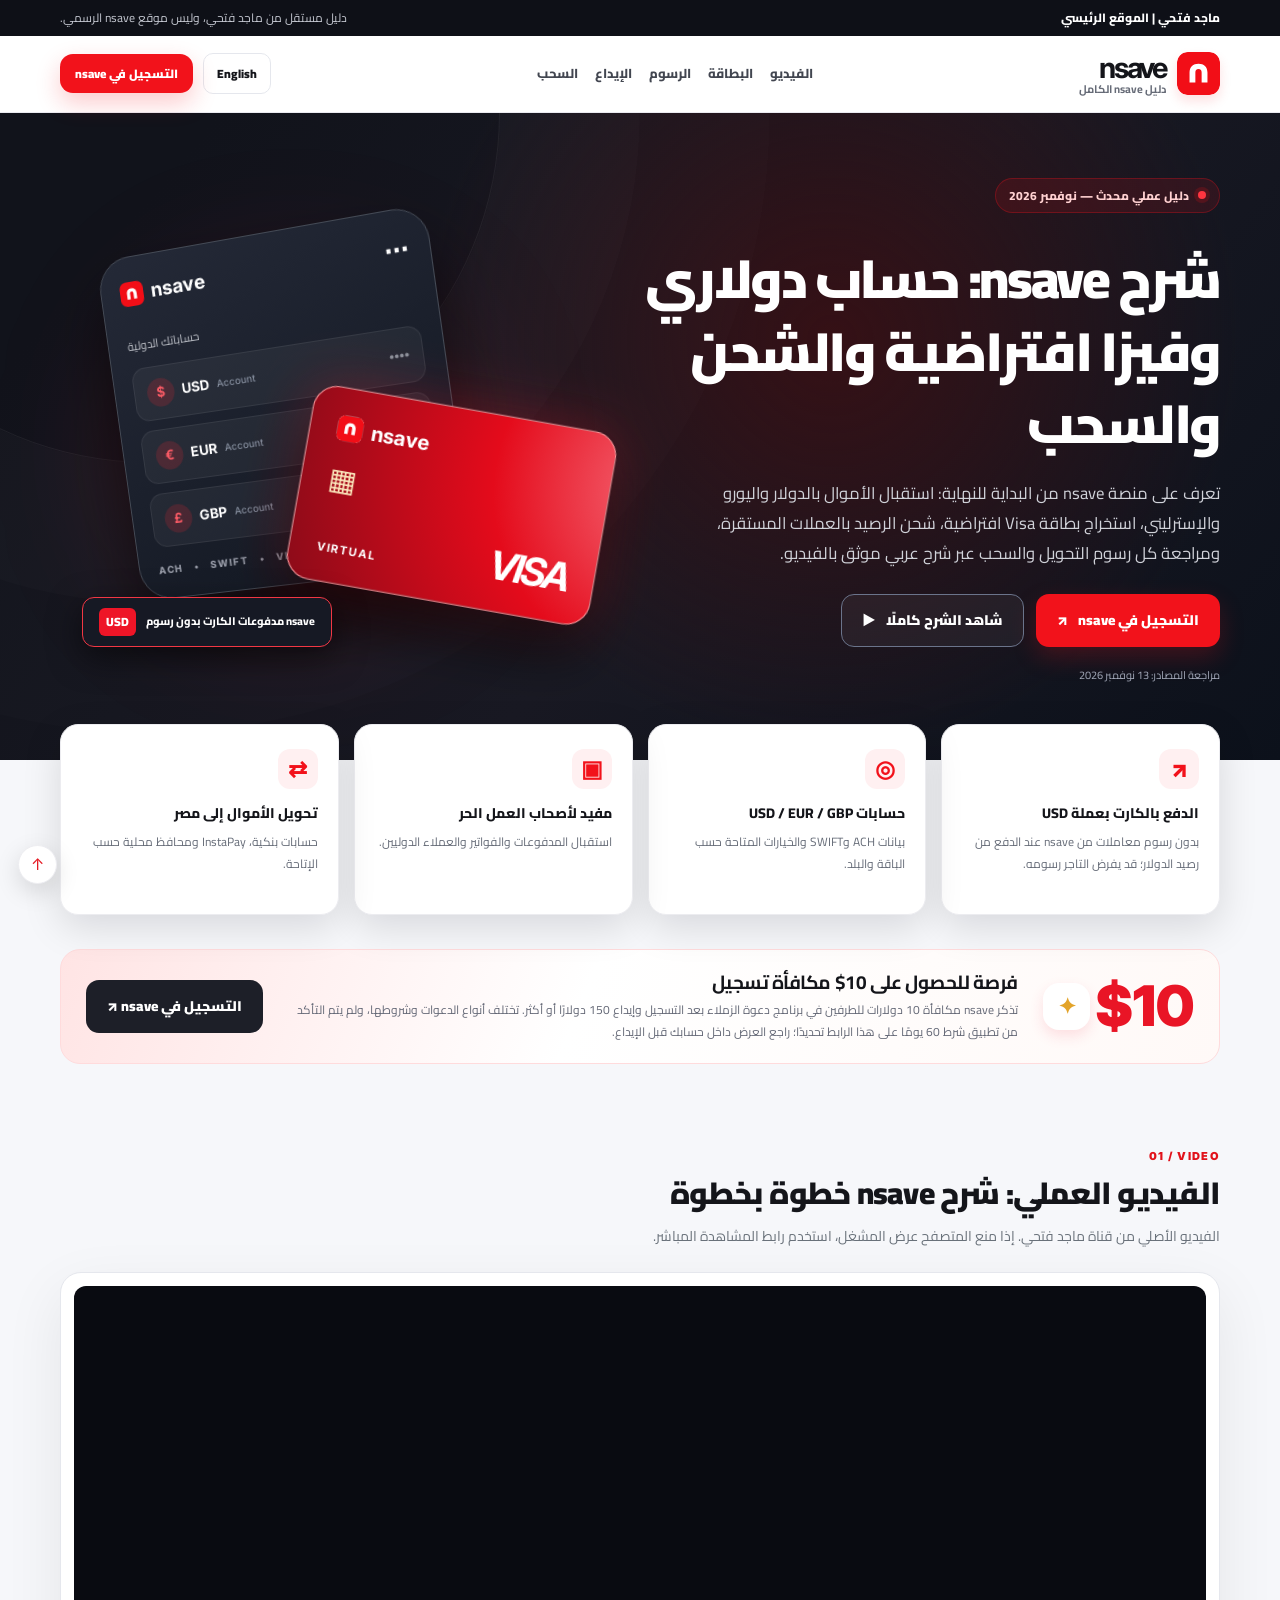
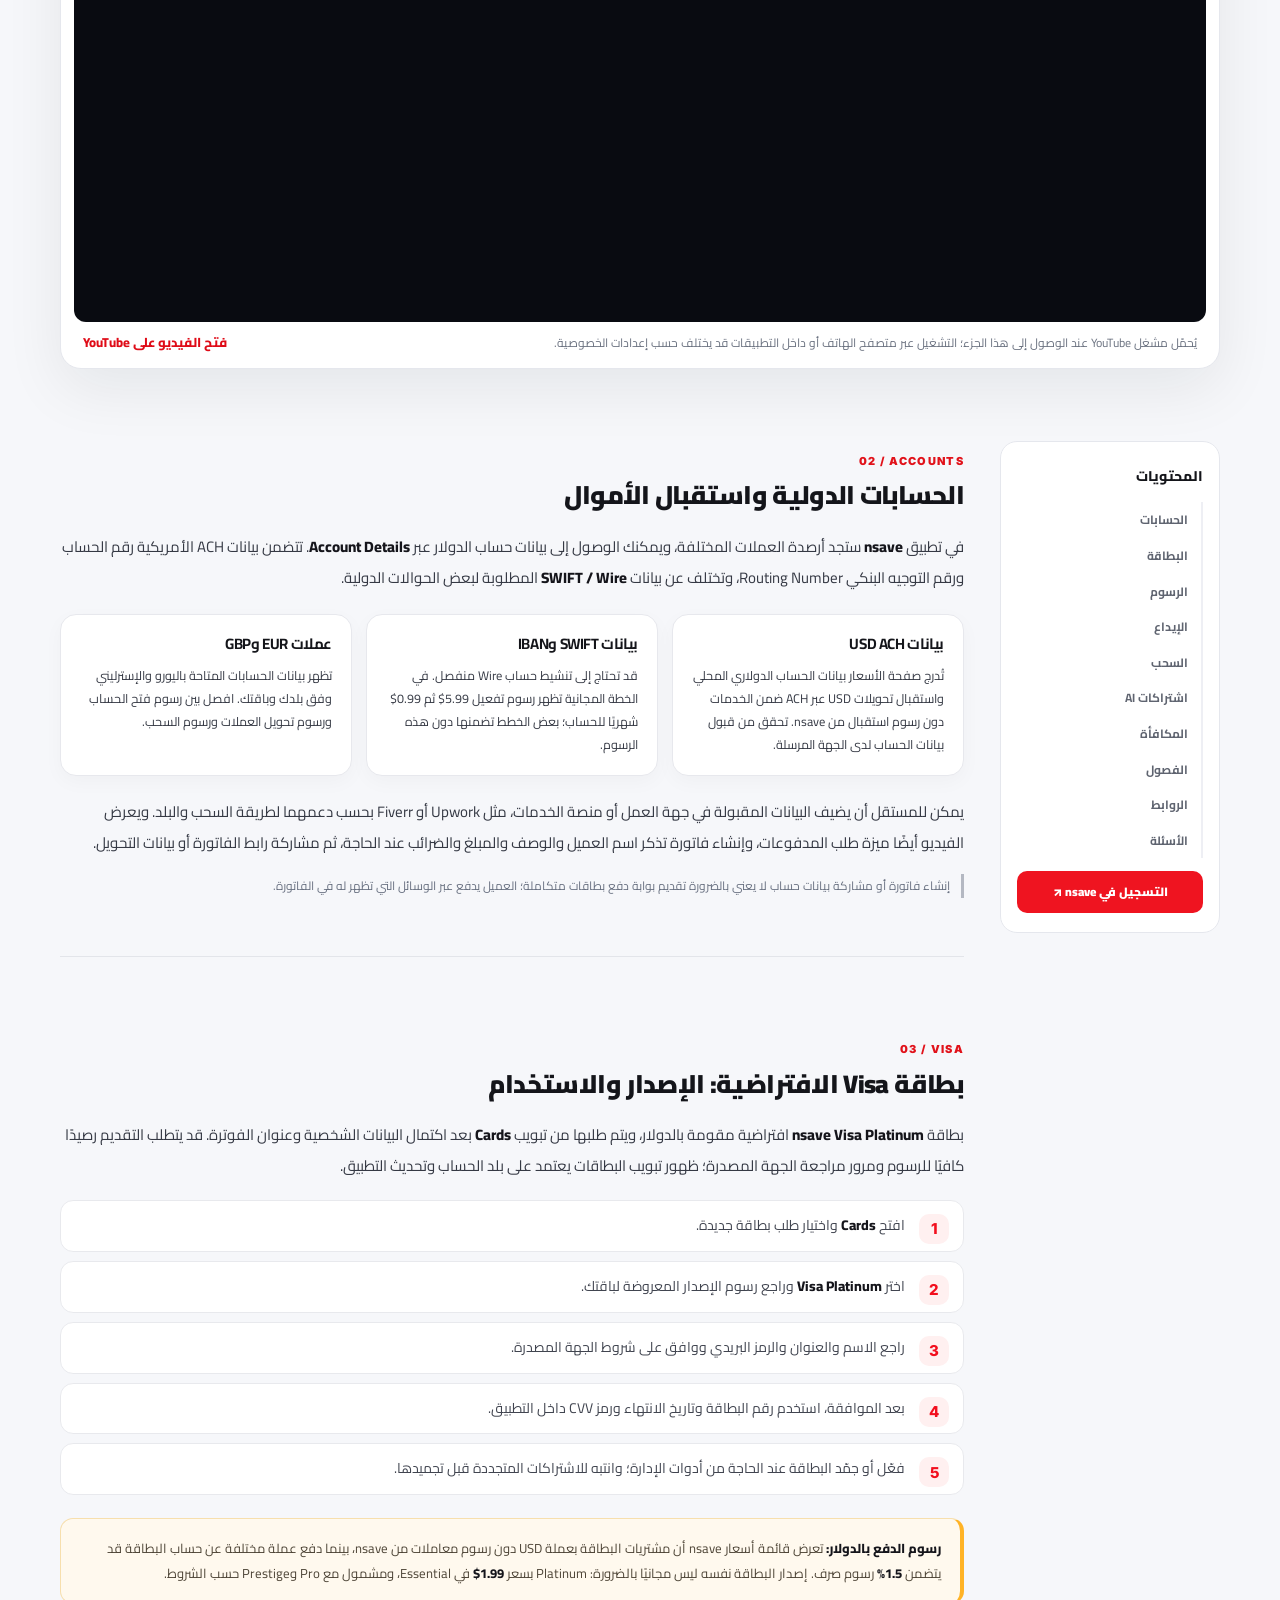
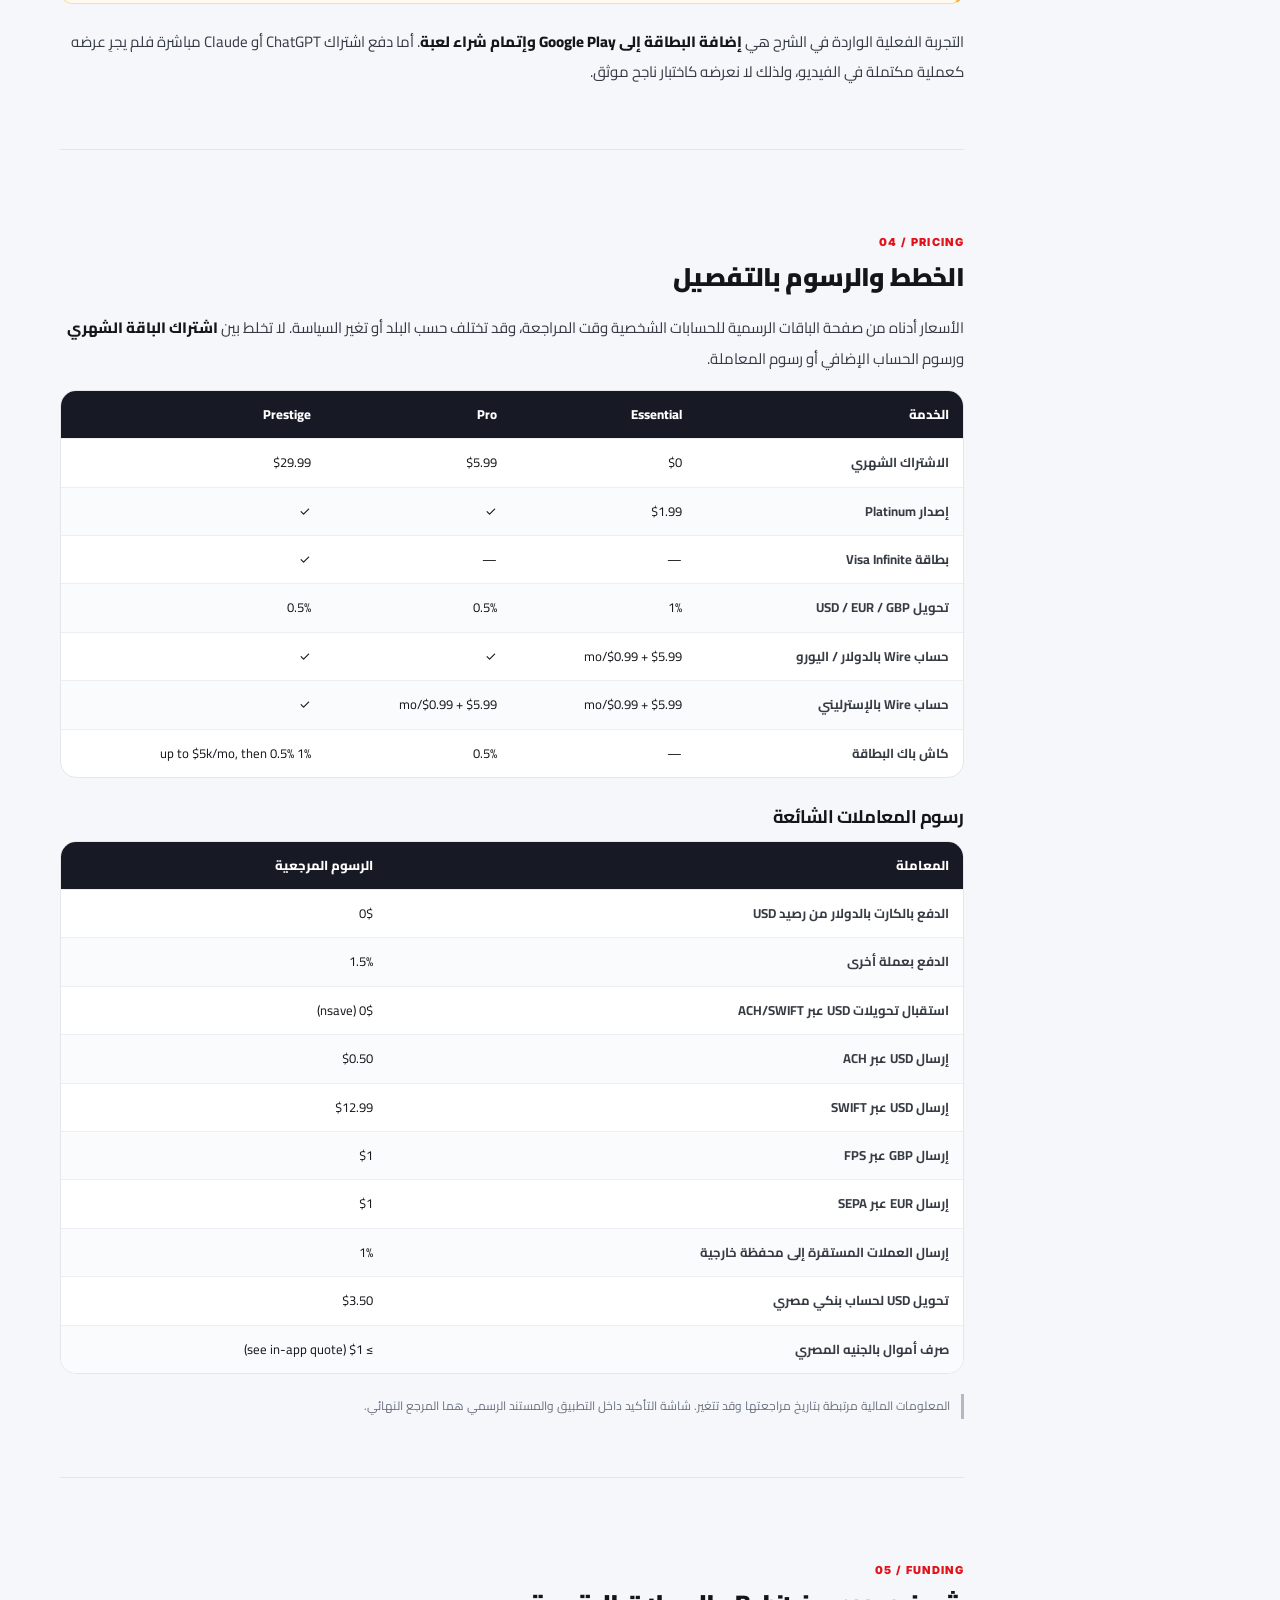
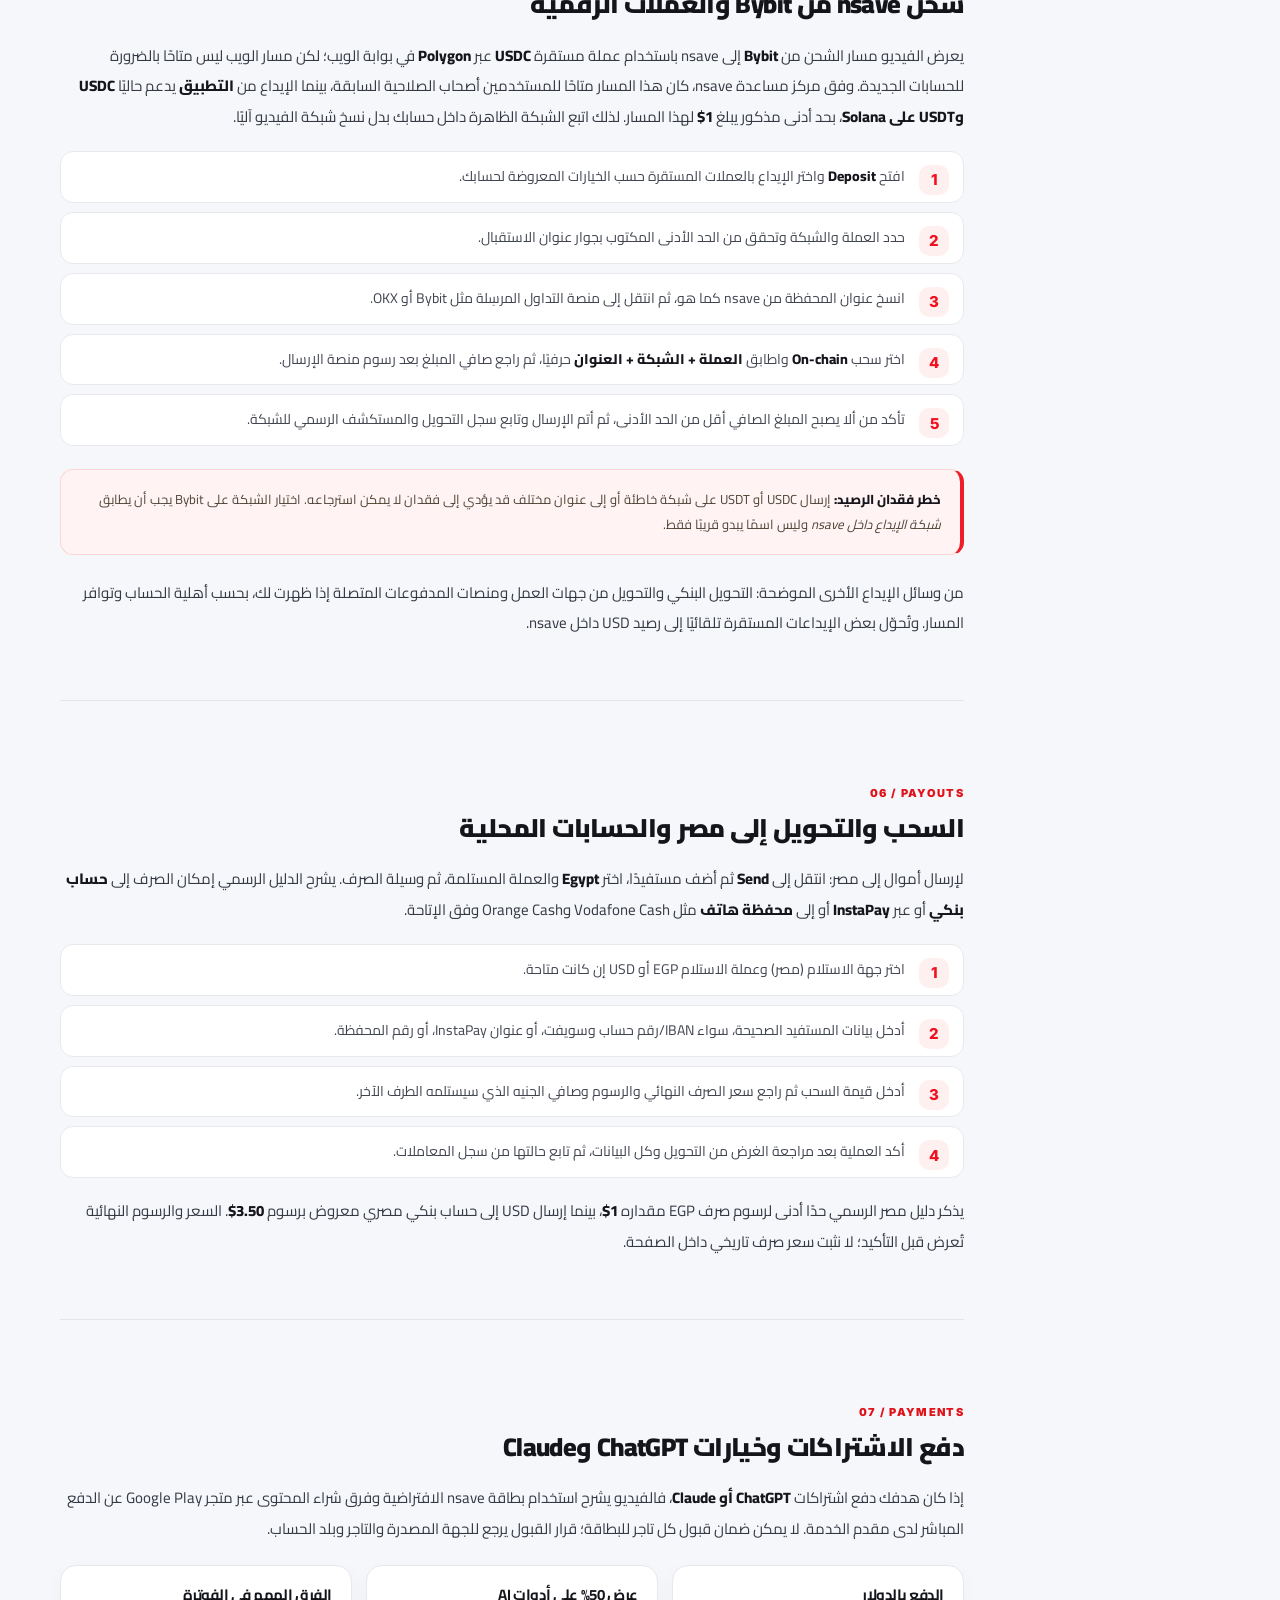
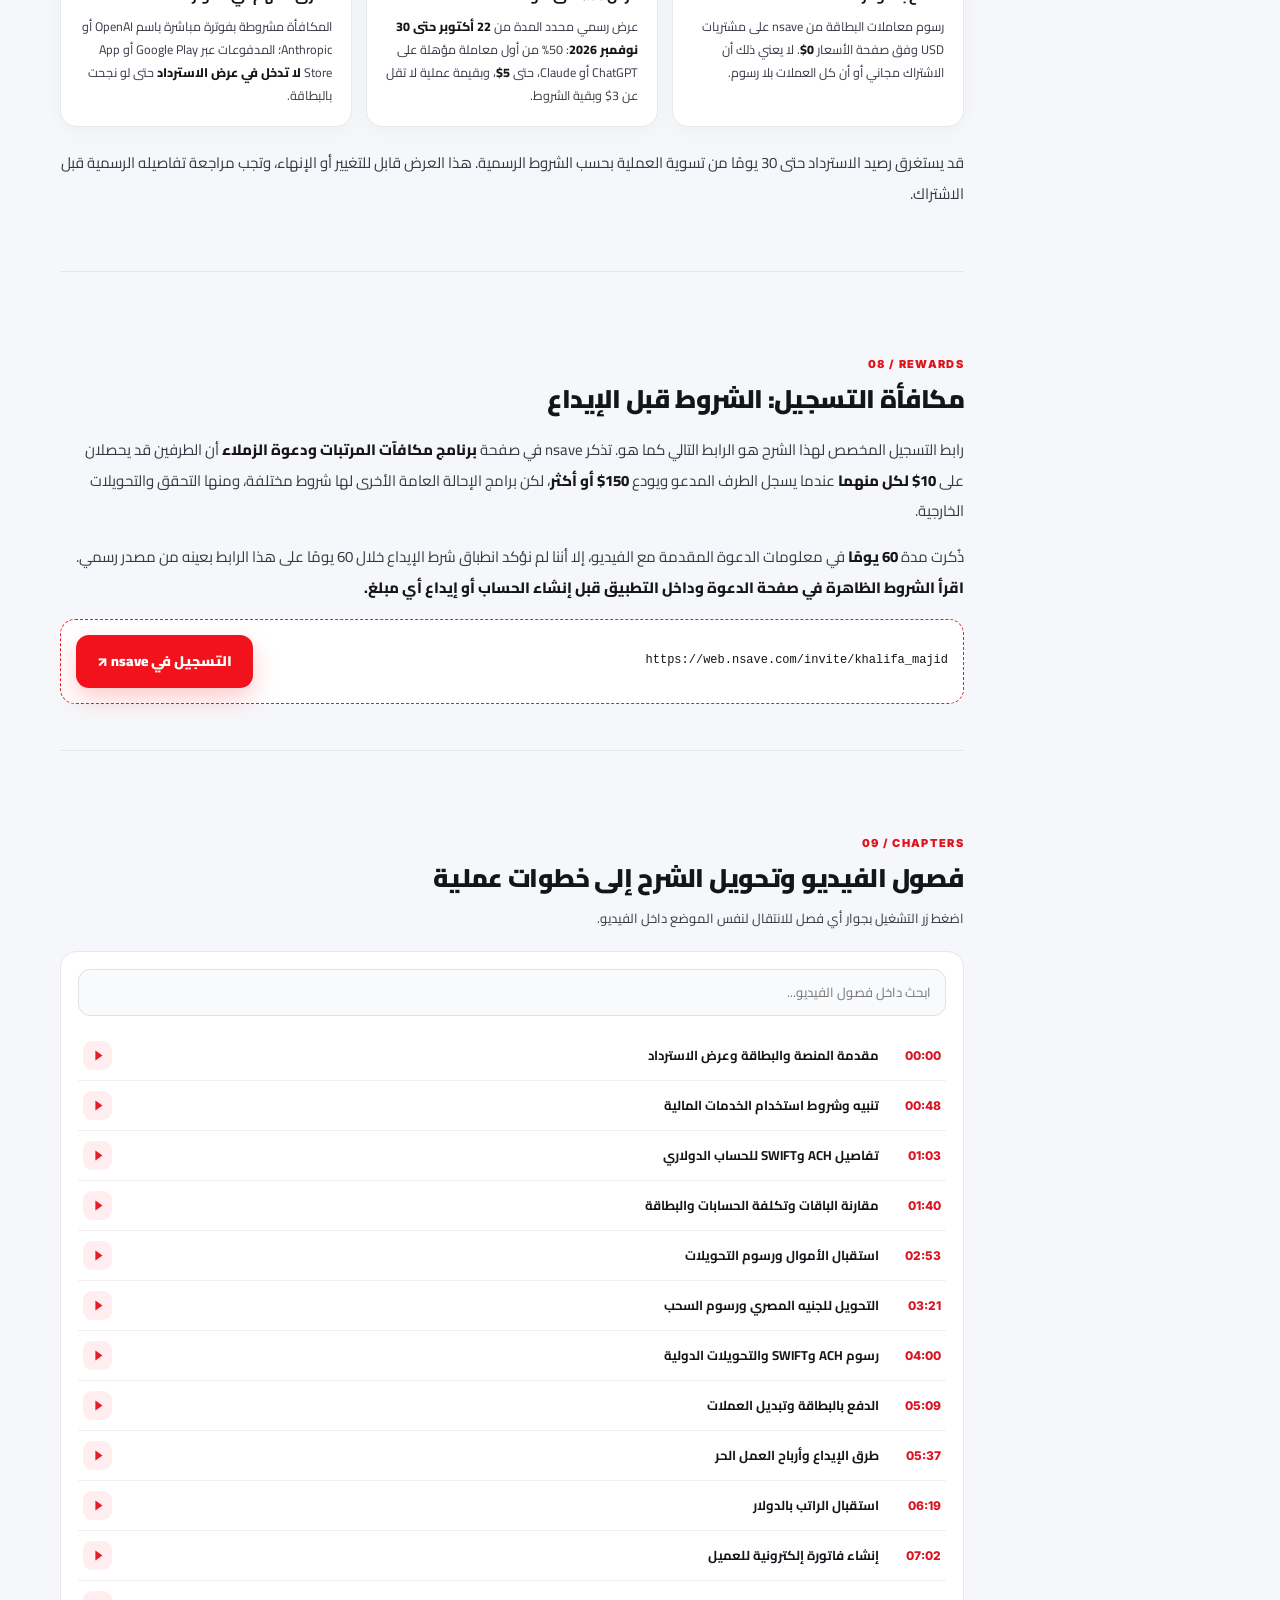
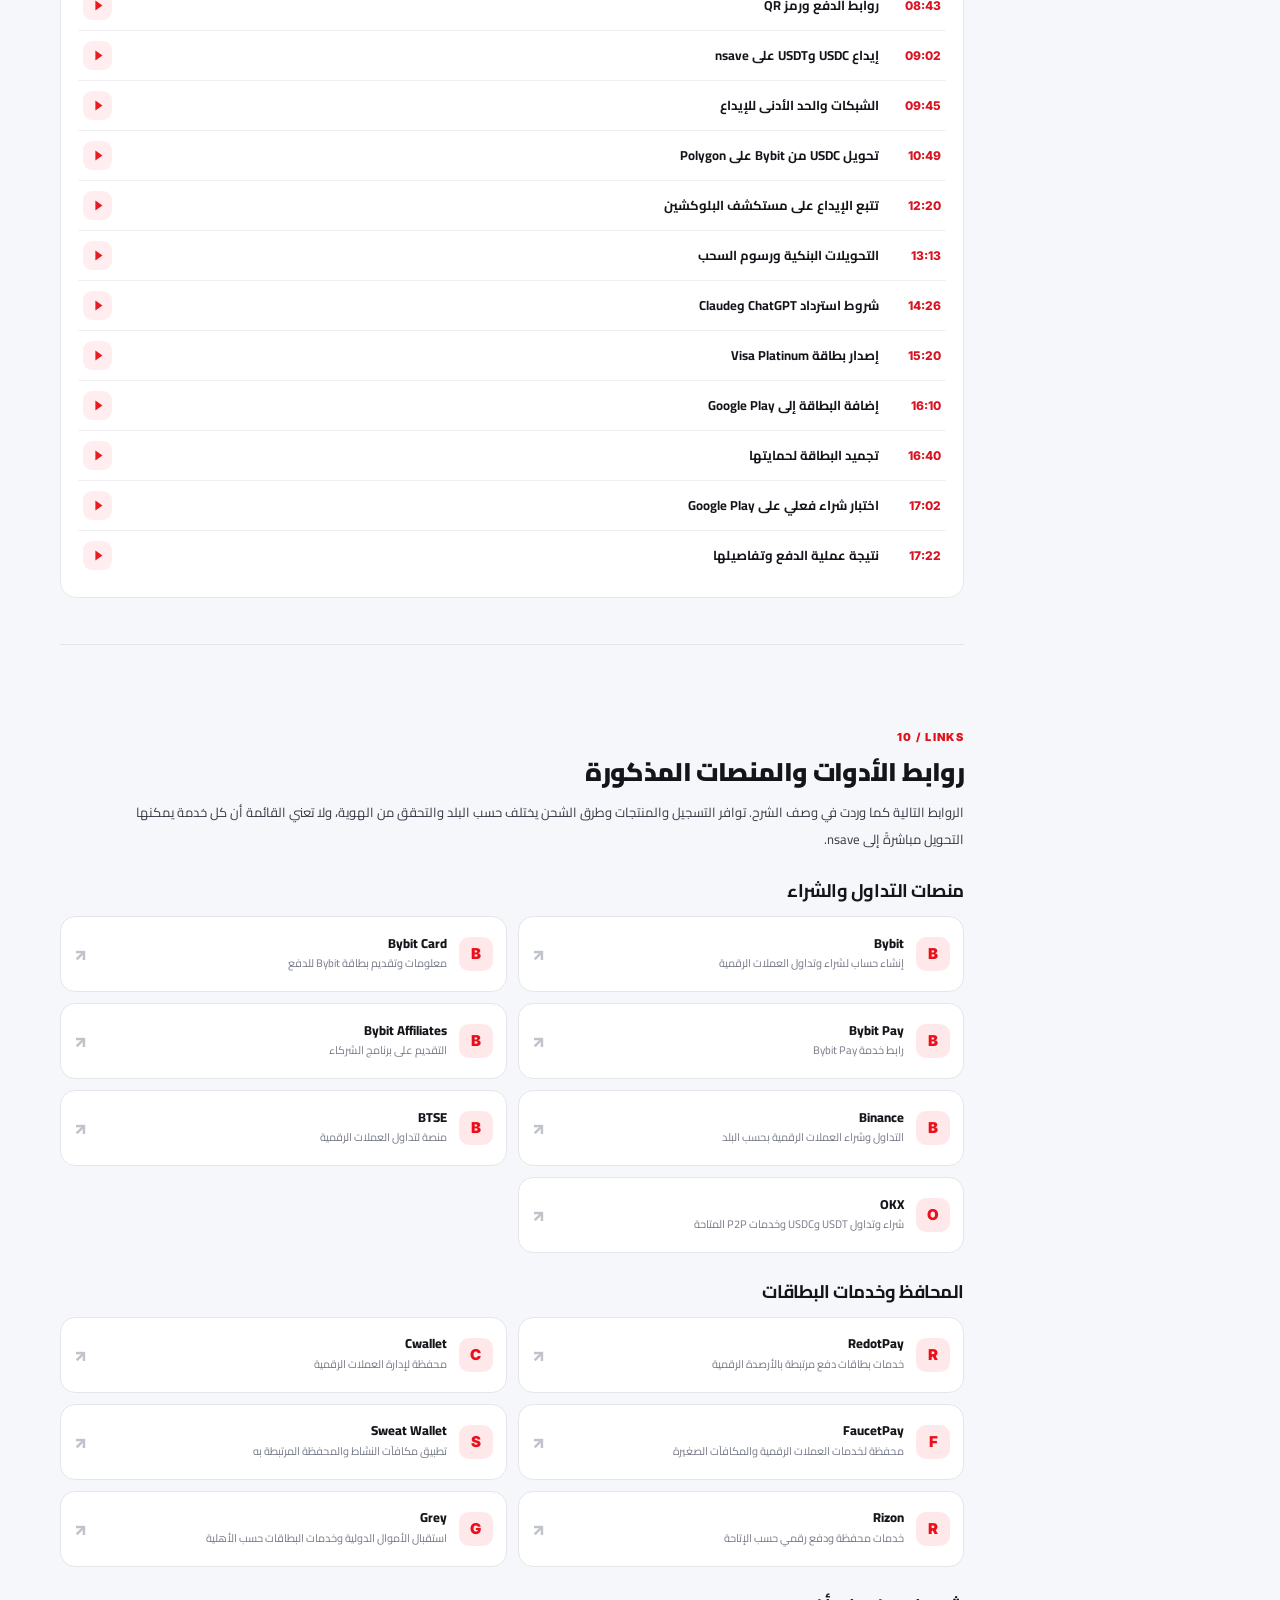
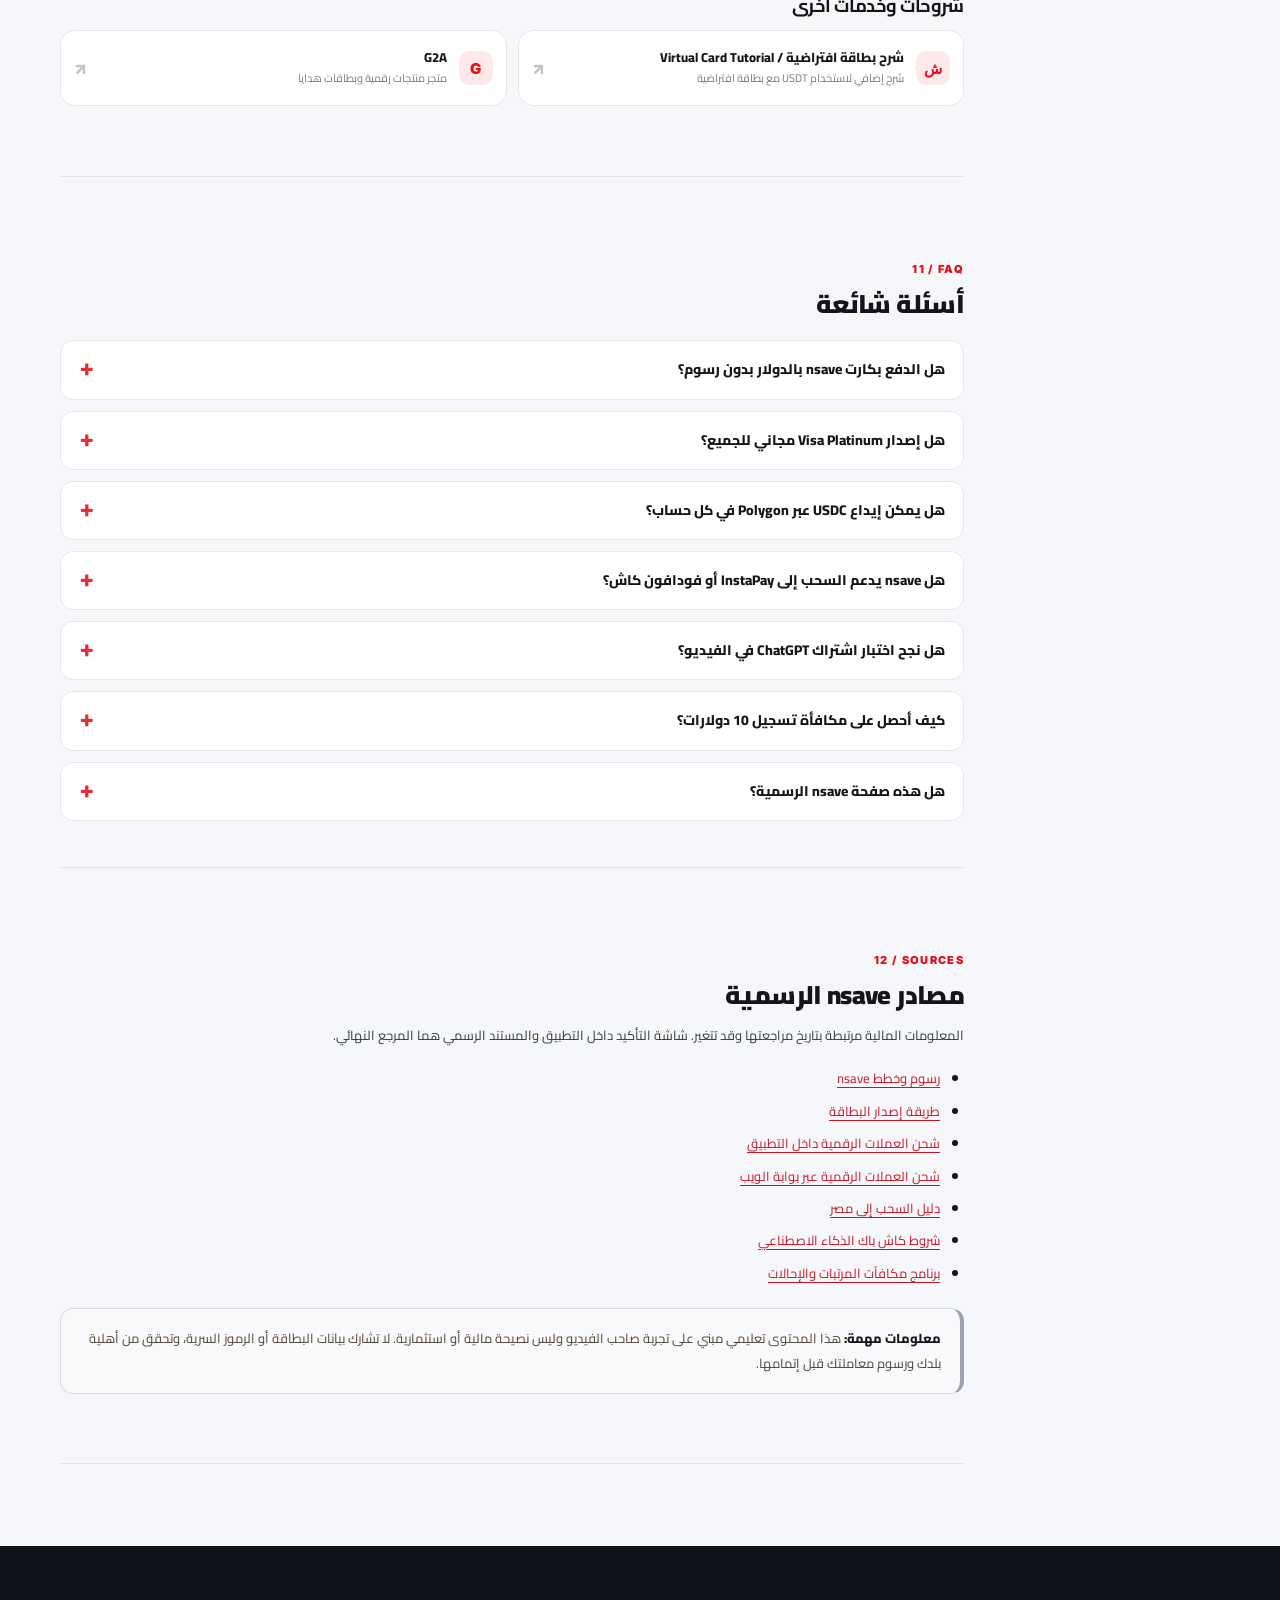
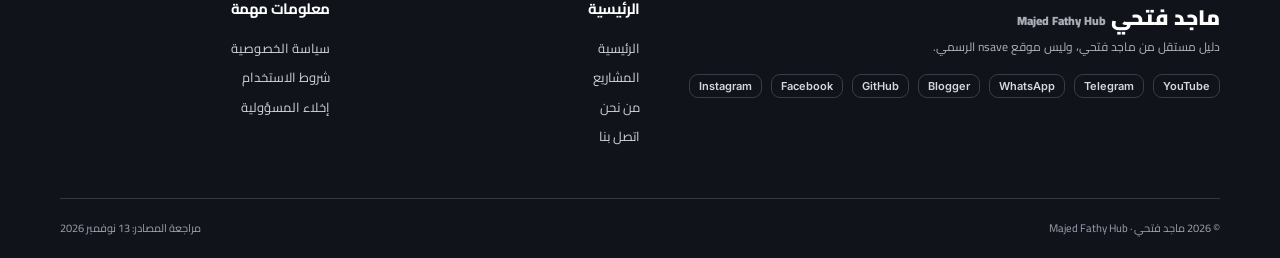
==== commit 6b5fa84f: "seo: correct H1 and verified VideoObject date, duration and 23 chapters" ====
--- a/index.html
+++ b/index.html
@@ -14,7 +14,7 @@
 <link rel="preconnect" href="https://fonts.googleapis.com"><link rel="preconnect" href="https://fonts.gstatic.com" crossorigin>
 <link href="https://fonts.googleapis.com/css2?family=Cairo:wght@400;500;600;700;800;900&family=Inter:wght@400;500;600;700;800;900&display=swap" rel="stylesheet">
 <link href="assets/nsave.css" rel="stylesheet"><script>document.documentElement.classList.add('js');</script><script defer src="assets/nsave.js"></script>
-<script type="application/ld+json">{"@context":"https://schema.org","@graph":[{"@type":"WebPage","@id":"https://dev.majdfatihy.com/nsave-virtual-visa-card-usd-account/#page","url":"https://dev.majdfatihy.com/nsave-virtual-visa-card-usd-account/","name":"دليل nsave 2026: الحساب الدولاري والفيزا الافتراضية والشحن والسحب والرسوم","description":"شرح nsave في مصر: فتح حساب USD وACH وSWIFT، إصدار Visa Platinum، شحن USDC وUSDT، السحب إلى مصر، رسوم الباقات وتجربة الدفع على Google Play.","inLanguage":"ar-EG","isPartOf":{"@type":"WebSite","@id":"https://dev.majdfatihy.com/#website"},"author":{"@type":"Person","@id":"https://dev.majdfatihy.com/#author"},"dateModified":"2026-11-13","primaryImageOfPage":{"@type":"ImageObject","url":"https://dev.majdfatihy.com/nsave-virtual-visa-card-usd-account/assets/og-nsave.png"},"mainEntity":{"@id":"https://dev.majdfatihy.com/nsave-virtual-visa-card-usd-account/#video"}},{"@type":"VideoObject","@id":"https://dev.majdfatihy.com/nsave-virtual-visa-card-usd-account/#video","name":"شرح منصة nsave: حساب دولاري وفيزا افتراضية وشحن وسحب","description":"شرح nsave في مصر: فتح حساب USD وACH وSWIFT، إصدار Visa Platinum، شحن USDC وUSDT، السحب إلى مصر، رسوم الباقات وتجربة الدفع على Google Play.","thumbnailUrl":["https://dev.majdfatihy.com/nsave-virtual-visa-card-usd-account/assets/video-cover.png"],"embedUrl":"https://www.youtube-nocookie.com/embed/7QC6sQrjBCQ","url":"https://youtu.be/7QC6sQrjBCQ","inLanguage":"ar","publisher":{"@type":"Person","name":"ماجد فتحي","url":"https://www.youtube.com/@MajdFatihy"}},{"@type":"BreadcrumbList","itemListElement":[{"@type":"ListItem","position":1,"name":"ماجد فتحي","item":"https://dev.majdfatihy.com/"},{"@type":"ListItem","position":2,"name":"دليل nsave","item":"https://dev.majdfatihy.com/nsave-virtual-visa-card-usd-account/"}]},{"@type":"Article","headline":"دليل nsave 2026: الحساب الدولاري والفيزا الافتراضية والشحن والسحب والرسوم","description":"شرح nsave في مصر: فتح حساب USD وACH وSWIFT، إصدار Visa Platinum، شحن USDC وUSDT، السحب إلى مصر، رسوم الباقات وتجربة الدفع على Google Play.","inLanguage":"ar-EG","dateModified":"2026-11-13","image":"https://dev.majdfatihy.com/nsave-virtual-visa-card-usd-account/assets/og-nsave.png","author":{"@type":"Person","name":"ماجد فتحي","url":"https://dev.majdfatihy.com/"},"mainEntityOfPage":"https://dev.majdfatihy.com/nsave-virtual-visa-card-usd-account/"}]}</script>
+<script type="application/ld+json">{"@context":"https://schema.org","@graph":[{"@type":"WebPage","@id":"https://dev.majdfatihy.com/nsave-virtual-visa-card-usd-account/#page","url":"https://dev.majdfatihy.com/nsave-virtual-visa-card-usd-account/","name":"دليل nsave 2026: الحساب الدولاري والفيزا الافتراضية والشحن والسحب والرسوم","description":"شرح nsave في مصر: فتح حساب USD وACH وSWIFT، إصدار Visa Platinum، شحن USDC وUSDT، السحب إلى مصر، رسوم الباقات وتجربة الدفع على Google Play.","inLanguage":"ar-EG","isPartOf":{"@type":"WebSite","@id":"https://dev.majdfatihy.com/#website"},"author":{"@type":"Person","@id":"https://dev.majdfatihy.com/#author"},"dateModified":"2026-11-23","primaryImageOfPage":{"@type":"ImageObject","url":"https://dev.majdfatihy.com/nsave-virtual-visa-card-usd-account/assets/og-nsave.png"},"mainEntity":{"@id":"https://dev.majdfatihy.com/nsave-virtual-visa-card-usd-account/#video"}},{"@type":"VideoObject","@id":"https://dev.majdfatihy.com/nsave-virtual-visa-card-usd-account/#video","name":"شرح منصة nsave: حساب دولاري وفيزا افتراضية وشحن وسحب","description":"شرح nsave في مصر: فتح حساب USD وACH وSWIFT، إصدار Visa Platinum، شحن USDC وUSDT، السحب إلى مصر، رسوم الباقات وتجربة الدفع على Google Play.","thumbnailUrl":["https://dev.majdfatihy.com/nsave-virtual-visa-card-usd-account/assets/video-cover.png"],"embedUrl":"https://www.youtube-nocookie.com/embed/7QC6sQrjBCQ","url":"https://youtu.be/7QC6sQrjBCQ","inLanguage":"ar","publisher":{"@type":"Person","name":"ماجد فتحي","url":"https://www.youtube.com/@MajdFatihy"},"uploadDate":"2026-11-13T06:27:21Z","duration":"PT17M37S","hasPart":[{"@type":"Clip","name":"مقدمة المنصة والبطاقة وعرض الاسترداد","startOffset":0,"endOffset":48,"url":"https://youtu.be/7QC6sQrjBCQ?t=0"},{"@type":"Clip","name":"تنبيه وشروط استخدام الخدمات المالية","startOffset":48,"endOffset":63,"url":"https://youtu.be/7QC6sQrjBCQ?t=48"},{"@type":"Clip","name":"تفاصيل ACH وSWIFT للحساب الدولاري","startOffset":63,"endOffset":100,"url":"https://youtu.be/7QC6sQrjBCQ?t=63"},{"@type":"Clip","name":"مقارنة الباقات وتكلفة الحسابات والبطاقة","startOffset":100,"endOffset":173,"url":"https://youtu.be/7QC6sQrjBCQ?t=100"},{"@type":"Clip","name":"استقبال الأموال ورسوم التحويلات","startOffset":173,"endOffset":201,"url":"https://youtu.be/7QC6sQrjBCQ?t=173"},{"@type":"Clip","name":"التحويل للجنيه المصري ورسوم السحب","startOffset":201,"endOffset":240,"url":"https://youtu.be/7QC6sQrjBCQ?t=201"},{"@type":"Clip","name":"رسوم ACH وSWIFT والتحويلات الدولية","startOffset":240,"endOffset":309,"url":"https://youtu.be/7QC6sQrjBCQ?t=240"},{"@type":"Clip","name":"الدفع بالبطاقة وتبديل العملات","startOffset":309,"endOffset":337,"url":"https://youtu.be/7QC6sQrjBCQ?t=309"},{"@type":"Clip","name":"طرق الإيداع وأرباح العمل الحر","startOffset":337,"endOffset":379,"url":"https://youtu.be/7QC6sQrjBCQ?t=337"},{"@type":"Clip","name":"استقبال الراتب بالدولار","startOffset":379,"endOffset":422,"url":"https://youtu.be/7QC6sQrjBCQ?t=379"},{"@type":"Clip","name":"إنشاء فاتورة إلكترونية للعميل","startOffset":422,"endOffset":523,"url":"https://youtu.be/7QC6sQrjBCQ?t=422"},{"@type":"Clip","name":"روابط الدفع ورمز QR","startOffset":523,"endOffset":542,"url":"https://youtu.be/7QC6sQrjBCQ?t=523"},{"@type":"Clip","name":"إيداع USDC وUSDT على nsave","startOffset":542,"endOffset":585,"url":"https://youtu.be/7QC6sQrjBCQ?t=542"},{"@type":"Clip","name":"الشبكات والحد الأدنى للإيداع","startOffset":585,"endOffset":649,"url":"https://youtu.be/7QC6sQrjBCQ?t=585"},{"@type":"Clip","name":"تحويل USDC من Bybit على Polygon","startOffset":649,"endOffset":740,"url":"https://youtu.be/7QC6sQrjBCQ?t=649"},{"@type":"Clip","name":"تتبع الإيداع على مستكشف البلوكشين","startOffset":740,"endOffset":793,"url":"https://youtu.be/7QC6sQrjBCQ?t=740"},{"@type":"Clip","name":"التحويلات البنكية ورسوم السحب","startOffset":793,"endOffset":866,"url":"https://youtu.be/7QC6sQrjBCQ?t=793"},{"@type":"Clip","name":"شروط استرداد ChatGPT وClaude","startOffset":866,"endOffset":920,"url":"https://youtu.be/7QC6sQrjBCQ?t=866"},{"@type":"Clip","name":"إصدار بطاقة Visa Platinum","startOffset":920,"endOffset":970,"url":"https://youtu.be/7QC6sQrjBCQ?t=920"},{"@type":"Clip","name":"إضافة البطاقة إلى Google Play","startOffset":970,"endOffset":1000,"url":"https://youtu.be/7QC6sQrjBCQ?t=970"},{"@type":"Clip","name":"تجميد البطاقة لحمايتها","startOffset":1000,"endOffset":1022,"url":"https://youtu.be/7QC6sQrjBCQ?t=1000"},{"@type":"Clip","name":"اختبار شراء فعلي على Google Play","startOffset":1022,"endOffset":1042,"url":"https://youtu.be/7QC6sQrjBCQ?t=1022"},{"@type":"Clip","name":"نتيجة عملية الدفع وتفاصيلها","startOffset":1042,"endOffset":1057,"url":"https://youtu.be/7QC6sQrjBCQ?t=1042"}]},{"@type":"BreadcrumbList","itemListElement":[{"@type":"ListItem","position":1,"name":"ماجد فتحي","item":"https://dev.majdfatihy.com/"},{"@type":"ListItem","position":2,"name":"دليل nsave","item":"https://dev.majdfatihy.com/nsave-virtual-visa-card-usd-account/"}]},{"@type":"Article","headline":"دليل nsave 2026: الحساب الدولاري والفيزا الافتراضية والشحن والسحب والرسوم","description":"شرح nsave في مصر: فتح حساب USD وACH وSWIFT، إصدار Visa Platinum، شحن USDC وUSDT، السحب إلى مصر، رسوم الباقات وتجربة الدفع على Google Play.","inLanguage":"ar-EG","dateModified":"2026-11-23","image":"https://dev.majdfatihy.com/nsave-virtual-visa-card-usd-account/assets/og-nsave.png","author":{"@type":"Person","name":"ماجد فتحي","url":"https://dev.majdfatihy.com/"},"mainEntityOfPage":"https://dev.majdfatihy.com/nsave-virtual-visa-card-usd-account/"}]}</script>
 <script async src="https://www.googletagmanager.com/gtag/js?id=G-F7K26SPSHF"></script>
 <script>window.dataLayer=window.dataLayer||[];function gtag(){dataLayer.push(arguments)}gtag('js',new Date());gtag('config','G-F7K26SPSHF');</script>
 </head>
@@ -22,7 +22,7 @@
 <div class="site-top"><div class="container site-top__inner"><a class="hub" href="https://dev.majdfatihy.com/">ماجد فتحي | الموقع الرئيسي</a><span>دليل مستقل من ماجد فتحي، وليس موقع nsave الرسمي.</span></div></div>
 <header class="topbar"><div class="container topbar-inner"><a href="#overview" class="logo" aria-label="nsave guide"><img src="assets/nsave-logo.svg" width="43" height="43" alt=""><span><b>nsave</b><small>دليل nsave الكامل</small></span></a><nav class="main-links" aria-label="Sections"><a href="#video">الفيديو</a><a href="#card">البطاقة</a><a href="#plans">الرسوم</a><a href="#deposit">الإيداع</a><a href="#withdraw">السحب</a></nav><div class="top-actions"><a class="language" href="https://dev.majdfatihy.com/nsave-virtual-visa-card-usd-account/en/" data-language-choice="en" lang="en" aria-label="اختيار اللغة">English</a><a class="btn btn-sm btn-red" href="https://web.nsave.com/invite/khalifa_majid" target="_blank" rel="noopener noreferrer sponsored">التسجيل في nsave</a></div></div></header>
 <main id="main">
-<section class="hero" id="overview"><div class="container hero-grid"><div class="hero-copy"><p class="eyebrow"><span class="eyebrow-dot"></span>دليل عملي محدث — نوفمبر 2026</p><h1>حساب دولاري. فيزا افتراضية. تحكم كامل في طرق الدفع.</h1><p class="hero-lead">تعرف على منصة nsave من البداية للنهاية: استقبال الأموال بالدولار واليورو والإسترليني، استخراج بطاقة Visa افتراضية، شحن الرصيد بالعملات المستقرة، ومراجعة كل رسوم التحويل والسحب عبر شرح عربي موثق بالفيديو.</p><div class="hero-buttons"><a href="https://web.nsave.com/invite/khalifa_majid" class="btn btn-red" target="_blank" rel="noopener noreferrer sponsored">التسجيل في nsave<span aria-hidden="true">↗</span></a><a href="#video" class="btn btn-outline">شاهد الشرح كاملًا <span aria-hidden="true">▶</span></a></div><span class="hero-update">مراجعة المصادر: 13 نوفمبر 2026</span></div>
+<section class="hero" id="overview"><div class="container hero-grid"><div class="hero-copy"><p class="eyebrow"><span class="eyebrow-dot"></span>دليل عملي محدث — نوفمبر 2026</p><h1>شرح nsave: حساب دولاري وفيزا افتراضية والشحن والسحب</h1><p class="hero-lead">تعرف على منصة nsave من البداية للنهاية: استقبال الأموال بالدولار واليورو والإسترليني، استخراج بطاقة Visa افتراضية، شحن الرصيد بالعملات المستقرة، ومراجعة كل رسوم التحويل والسحب عبر شرح عربي موثق بالفيديو.</p><div class="hero-buttons"><a href="https://web.nsave.com/invite/khalifa_majid" class="btn btn-red" target="_blank" rel="noopener noreferrer sponsored">التسجيل في nsave<span aria-hidden="true">↗</span></a><a href="#video" class="btn btn-outline">شاهد الشرح كاملًا <span aria-hidden="true">▶</span></a></div><span class="hero-update">مراجعة المصادر: 13 نوفمبر 2026</span></div>
 <div class="hero-visual" role="img" aria-label="nsave multi-currency accounts and virtual Visa illustration"><div class="glow-red"></div><div class="account-ui"><div class="ui-top"><span class="mini-logo"><img src="assets/nsave-logo.svg" alt=""> nsave</span><span>•••</span></div><span class="ui-sub">حساباتك الدولية</span><div class="currency"><span><i class="coin">$</i> USD <small>Account</small></span><strong>••••</strong></div><div class="currency"><span><i class="coin">€</i> EUR <small>Account</small></span><strong>••••</strong></div><div class="currency"><span><i class="coin">£</i> GBP <small>Account</small></span><strong>••••</strong></div><div class="ui-bottom">ACH <span>•</span> SWIFT <span>•</span> VISA</div></div><div class="visa-visual"><span class="mini-logo"><img src="assets/nsave-logo.svg" alt=""> nsave</span><span class="visa-chip">▦</span><span class="visa-lower">VIRTUAL <b>VISA</b></span></div><div class="visual-caption"><span>USD</span><strong>مدفوعات الكارت بدون رسوم nsave</strong></div></div></div></section>
 <div class="container benefits"><div class="benefit"><i>↗</i><strong>الدفع بالكارت بعملة USD</strong><p>بدون رسوم معاملات من nsave عند الدفع من رصيد الدولار؛ قد يفرض التاجر رسومه.</p></div><div class="benefit"><i>◎</i><strong>حسابات USD / EUR / GBP</strong><p>بيانات ACH وSWIFT والخيارات المتاحة حسب الباقة والبلد.</p></div><div class="benefit"><i>▣</i><strong>مفيد لأصحاب العمل الحر</strong><p>استقبال المدفوعات والفواتير والعملاء الدوليين.</p></div><div class="benefit"><i>⇄</i><strong>تحويل الأموال إلى مصر</strong><p>حسابات بنكية، InstaPay ومحافظ محلية حسب الإتاحة.</p></div></div>
 <section class="container bonus-spot"><div class="bonus-value" dir="ltr"><span class="gift-box" aria-hidden="true">✦</span>$10</div><div><h2>فرصة للحصول على 10$ مكافأة تسجيل</h2><p>تذكر nsave مكافأة 10 دولارات للطرفين في برنامج دعوة الزملاء بعد التسجيل وإيداع 150 دولارًا أو أكثر. تختلف أنواع الدعوات وشروطها، ولم يتم التأكد من تطبيق شرط 60 يومًا على هذا الرابط تحديدًا؛ راجع العرض داخل حسابك قبل الإيداع.</p></div><a href="https://web.nsave.com/invite/khalifa_majid" class="btn btn-dark" target="_blank" rel="noopener noreferrer sponsored">التسجيل في nsave ↗</a></section>
--- a/assets/nsave.css
+++ b/assets/nsave.css
@@ -0,0 +1,9 @@
+:root{--red:#f2121b;--red-deep:#cc0d16;--ink:#14151a;--night:#0d111a;--muted:#666b77;--line:#e5e7ed;--paper:#fff;--base:#f6f7fa;--radius:22px;--shadow:0 20px 60px rgba(19,23,33,.075)}
+*,*::before,*::after{box-sizing:border-box}html{scroll-behavior:smooth;scroll-padding-top:95px}body{margin:0;color:var(--ink);background:var(--base);font-family:Cairo,Inter,system-ui,-apple-system,Segoe UI,sans-serif;line-height:1.8;-webkit-font-smoothing:antialiased}body[dir=ltr],html[lang=en] body{font-family:Inter,Cairo,system-ui,sans-serif;line-height:1.7}a{color:inherit}button,input{font:inherit}button,a{-webkit-tap-highlight-color:transparent}img{max-width:100%}h1,h2,h3,h4,p{margin-top:0}h1,h2,h3{line-height:1.3;letter-spacing:-.025em}h2{font-size:clamp(1.5rem,2.4vw,2.15rem)}h3{font-size:1.14rem}strong,b{font-weight:800}a:focus-visible,button:focus-visible,input:focus-visible{outline:3px solid #ffb23c;outline-offset:3px}.container{width:min(1160px,calc(100% - 40px));margin-inline:auto}.sr-only{position:absolute;width:1px;height:1px;padding:0;overflow:hidden;clip:rect(0,0,0,0);white-space:nowrap;border:0}.skip{position:absolute;z-index:30;top:-100px;background:#fff;color:#000;padding:10px 18px}.skip:focus{top:4px;inset-inline-start:4px}.site-top{background:#0e1017;color:#c5c8d1;font-size:12px}.site-top__inner{display:flex;align-items:center;justify-content:space-between;gap:20px;padding:7px 0}.site-top .hub{color:#fff;text-decoration:none;font-weight:800}.site-top span{white-space:nowrap;overflow:hidden;text-overflow:ellipsis}.topbar{position:sticky;top:0;z-index:15;border-bottom:1px solid #eaeaf0;background:rgba(255,255,255,.97);backdrop-filter:blur(16px)}.topbar-inner{min-height:76px;display:flex;align-items:center;gap:26px}.logo{display:flex;align-items:center;gap:11px;text-decoration:none;white-space:nowrap}.logo img{border-radius:11px;box-shadow:0 6px 12px #f20e1720}.logo span{display:flex;flex-direction:column;line-height:1.05}.logo b{font:bold 29px/1.1 Inter,Cairo,sans-serif;letter-spacing:-.075em}.logo small{font-size:11px;letter-spacing:0;color:var(--muted);font-weight:700}.main-links{margin-inline:auto;display:flex;gap:17px;align-items:center}.main-links a{font-size:13px;font-weight:800;text-decoration:none;color:#424650;white-space:nowrap}.main-links a:hover,.toc a:hover{color:var(--red)}.top-actions{display:flex;align-items:center;gap:10px;white-space:nowrap}.language{border-radius:10px;border:1px solid var(--line);padding:9px 13px;text-decoration:none;font-weight:900;font-size:12px}.btn{display:inline-flex;justify-content:center;align-items:center;gap:10px;border-radius:13px;padding:13px 20px;min-height:45px;font-weight:900;text-decoration:none;font-size:14px;border:1px solid transparent;transition:transform .15s ease,background .15s ease,box-shadow .15s ease;cursor:pointer}.btn:hover{transform:translateY(-2px)}.btn-red{color:#fff;background:var(--red);box-shadow:0 10px 24px #f2121b38}.btn-red:hover{background:#d90715}.btn-sm{padding:8px 14px;min-height:39px;font-size:12px}.btn-outline{border-color:#6b748b;color:#fff;background:rgba(255,255,255,.05)}.btn-dark{background:#1d1f28;color:#fff;white-space:nowrap}
+.hero{position:relative;overflow:hidden;background:radial-gradient(circle at 65% 35%,#351015 0%,transparent 44%),linear-gradient(130deg,#11131b 12%,#191923 56%,#0c111b 100%);color:#fff}.hero::before{content:"";position:absolute;width:700px;height:700px;left:-200px;top:-350px;border:1px solid rgba(255,255,255,.06);border-radius:100%;box-shadow:0 0 0 140px rgba(255,255,255,.012),0 0 0 270px rgba(255,255,255,.009);pointer-events:none}.hero-grid{display:grid;grid-template-columns:1.02fr .98fr;align-items:center;min-height:565px;gap:30px;padding-block:65px 74px;position:relative;isolation:isolate}.hero-copy{max-width:600px;position:relative;z-index:2}.eyebrow{display:inline-flex;align-items:center;gap:9px;color:#ffd1d1;background:#f2121b1e;border:1px solid #f2121b4b;border-radius:30px;padding:6px 13px;font-weight:800;font-size:12px}.eyebrow-dot{width:8px;height:8px;border-radius:50%;background:#ff3540;box-shadow:0 0 0 4px #f2121b2e}.hero h1{font-weight:900;letter-spacing:-.045em;font-size:clamp(2.1rem,4.2vw,3.85rem);line-height:1.35;margin:18px 0 18px;max-width:690px}.hero-lead{color:#d0d2d9;font-size:clamp(.98rem,1.3vw,1.08rem);max-width:550px}.hero-buttons{display:flex;flex-wrap:wrap;gap:12px;margin-top:25px}.hero-update{display:block;font-size:11px;color:#a3a8b8;margin-top:19px}.hero-visual{position:relative;min-height:430px;direction:ltr;perspective:800px;display:flex;justify-content:center;align-items:center}.glow-red{position:absolute;width:310px;height:310px;background:#f2112b38;filter:blur(74px);left:14%;top:18%;border-radius:50%}.account-ui{position:absolute;width:min(80%,340px);top:15px;left:9%;transform:rotate(-8deg) rotateY(-8deg);background:linear-gradient(155deg,#242937,#121721);border:1px solid #444a55;border-radius:34px;padding:23px 20px;box-shadow:0 35px 65px #0009;color:white}.ui-top{display:flex;justify-content:space-between;align-items:center;margin-bottom:23px}.mini-logo{display:inline-flex;align-items:center;gap:8px;color:#fff;font:bold 20px/1 Inter,sans-serif}.mini-logo img{width:25px;height:25px;border-radius:7px}.ui-sub{font-size:12px;color:#bfc2c9}.currency{background:#ffffff0c;display:flex;justify-content:space-between;align-items:center;margin-top:10px;padding:12px 13px;border:1px solid #ffffff12;border-radius:14px;line-height:1.2;font:700 14px/1.2 Inter,sans-serif}.currency span{display:flex;align-items:center;gap:8px}.currency small{display:block;color:#858e9e;font-size:10px;font-weight:500}.currency strong{color:#8c949d;font-size:12px}.coin{display:inline-grid;place-items:center;font-style:normal;border-radius:50%;height:29px;width:29px;background:#fa27332e;color:#f95a65;font-weight:bold}.ui-bottom{margin-top:17px;font:800 10px Inter;color:#9599a5;letter-spacing:.12em;display:flex;gap:12px}.visa-visual{position:absolute;right:3%;bottom:49px;width:min(69%,298px);height:190px;border:1px solid #fb9398;border-radius:24px;padding:26px;transform:rotate(10deg) translateZ(25px);background:radial-gradient(circle at 120% 25%,#f66d7b,#e40b1b 45%,#8c0b19 100%);box-shadow:0 32px 55px #0008,0 0 55px #ef233656;display:flex;flex-direction:column;justify-content:space-between}.visa-visual .mini-logo img{background:#fff}.visa-chip{font-size:29px;color:#fce8bd;line-height:1}.visa-lower{display:flex;justify-content:space-between;align-items:end;font:700 11px Inter;letter-spacing:.15em}.visa-lower b{font:bold italic 38px/1 Inter;letter-spacing:-.08em}.visual-caption{position:absolute;bottom:0;left:4%;font-size:12px;color:#fff;background:#161924;border:1px solid #f23744;border-radius:12px;padding:10px 16px;display:flex;align-items:center;gap:10px;max-width:86%;box-shadow:0 10px 32px #0008}.visual-caption span{background:#ee1527;padding:3px 7px;border-radius:6px;font-weight:900}.visual-caption strong{font-size:11px}
+.benefits{display:grid;grid-template-columns:repeat(4,1fr);gap:15px;margin-top:-36px;position:relative;z-index:5}.benefit{background:#fff;border:1px solid #ececf0;border-radius:18px;padding:24px 20px;box-shadow:0 12px 38px #080a1220;min-height:191px}.benefit i{display:grid;place-items:center;width:40px;height:40px;font:900 23px Inter;background:#fff0f1;color:var(--red);border-radius:12px;font-style:normal;margin-bottom:14px}.benefit strong{font-size:14px;display:block;line-height:1.45}.benefit p{margin:8px 0 0;color:#666c78;font-size:12px}.bonus-spot{margin-top:34px;display:grid;grid-template-columns:auto 1fr auto;gap:25px;align-items:center;background:linear-gradient(112deg,#ffe4e4,#fff 45%,#fff9f7);border:1px solid #ffdbdc;border-radius:20px;padding:20px 25px}.bonus-value{font:900 56px/1 Inter,sans-serif;color:#e91526;white-space:nowrap;display:flex;align-items:center;gap:5px}.gift-box{font-size:22px;color:#e3a42a;background:#fff;display:grid;place-items:center;width:47px;height:47px;border-radius:16px;box-shadow:0 6px 14px #ef304b22}.bonus-spot h2{font-size:19px;margin:0 0 5px}.bonus-spot p{font-size:12px;color:#656977;margin:0}
+.section{margin-top:76px;scroll-margin-top:100px}.section-heading{margin-bottom:22px}.section-heading h2{margin:6px 0 10px;font-weight:900}.section-heading p{color:#69717a;font-size:14px;margin:0;max-width:850px}.section-index{display:inline-block;font:900 11px/1.3 Inter,Cairo,sans-serif;letter-spacing:.12em;color:#e1121a;direction:ltr}.video-shell{background:#fff;border:1px solid var(--line);border-radius:21px;padding:13px;box-shadow:var(--shadow)}.video-frame{width:100%;aspect-ratio:16/9;overflow:hidden;border-radius:12px;background:#090b11}.video-frame iframe{border:0;display:block;width:100%;height:100%;min-height:240px}.video-meta{display:flex;align-items:center;justify-content:space-between;gap:18px;padding:9px 9px 0}.video-meta p{font-size:12px;color:#6b7280;margin:0}.external-video{font-weight:800;color:#df0b17;text-decoration:none;font-size:13px;white-space:nowrap}
+.content-layout{display:grid;grid-template-columns:220px minmax(0,1fr);gap:36px;align-items:start}.toc{position:sticky;top:108px;margin-top:72px;border:1px solid var(--line);border-radius:17px;background:#fff;padding:19px 16px}.toc>strong{font-size:14px}.toc nav{display:flex;flex-direction:column;border-inline-start:2px solid #eeeff4;margin-top:13px}.toc a:not(.toc-cta){color:#5f6470;text-decoration:none;font-size:12px;padding:7px 13px;font-weight:700}.toc .toc-cta{display:block;text-decoration:none;text-align:center;background:#ef1420;color:#fff;font-size:12px;font-weight:900;border-radius:10px;margin-top:13px;padding:10px}.article-body{min-width:0}.article-section{padding-bottom:46px;border-bottom:1px solid #e3e5ea}.article-section p{font-size:15px;color:#353944;line-height:2.05}.article-section>h3{margin:27px 0 12px}.article-section strong{color:#15151b}.article-section .section-heading{margin-bottom:19px}.article-section .section-heading h2{font-size:clamp(1.5rem,2vw,2rem)}.article-section .section-heading p{font-size:13px}.info-grid{display:grid;grid-template-columns:repeat(3,minmax(0,1fr));gap:14px;margin:21px 0}.info-grid>div{background:#fff;border-radius:16px;border:1px solid #e7e8ed;padding:19px;box-shadow:0 6px 20px #00000008}.info-grid h3{font-size:15px;margin:0 0 10px}.info-grid p{font-size:12.5px;line-height:1.85;margin-bottom:0}.footnote{font-size:12px!important;color:#687080!important;border-inline-start:3px solid #b4b8c2;padding-inline-start:11px}.steps{list-style:none;padding:0;margin:18px 0;counter-reset:how}.steps>li{position:relative;padding:12px 15px 12px 15px;padding-inline-start:58px;background:#fff;border:1px solid #e8e9ed;border-radius:13px;margin-bottom:9px;color:#414550;line-height:1.85;font-size:14px;counter-increment:how}.steps>li::before{content:counter(how);position:absolute;inset-inline-start:14px;top:13px;width:30px;height:30px;display:grid;place-items:center;border-radius:10px;color:#f20f1e;background:#fff0f0;font:800 15px Inter}.notice{padding:17px 19px;background:#fff9ee;border:1px solid #f7dfad;border-inline-start:4px solid #ffb326;border-radius:13px;color:#4e4537;font-size:13px;line-height:1.9;margin:23px 0}.notice.alert{background:#fff4f3;border-color:#ffd5d3;border-inline-start-color:#ef1d27}.notice.note-muted{background:#f9f9fc;border-color:#daddde;border-inline-start-color:#9ca2af}.table-scroll{max-width:100%;overflow:auto;border-radius:16px;border:1px solid #e5e6ea;background:#fff;margin-bottom:20px}table{width:100%;border-collapse:collapse;font-size:13px;text-align:start;min-width:585px}th,td{border-bottom:1px solid #edeef2;text-align:start;padding:12px 14px}thead{background:#171924;color:#fff}thead th{font-weight:800}tbody th{font-weight:700;color:#373b44}tbody tr:nth-child(even){background:#fafbfc}tbody tr:last-child td,tbody tr:last-child th{border-bottom:0}.ref-box{display:flex;align-items:center;justify-content:space-between;gap:16px;border:1px dashed #e91b26;background:#fff;border-radius:15px;padding:15px;flex-wrap:wrap}.ref-box code{font-size:12px;direction:ltr;word-break:break-all;unicode-bidi:plaintext}
+.chapter-panel{border:1px solid #e8e8ec;background:#fff;border-radius:16px;padding:17px}#chapterSearch{width:100%;padding:11px 14px;border:1px solid #dfe1e7;border-radius:12px;outline-offset:3px;background:#f9fafc;margin-bottom:15px;color:#15151b;font-size:13px}#chapterSearch:focus{border-color:#ef2834}.chapters{list-style:none;margin:0;padding:0}.chapter{display:flex;align-items:center;gap:15px;padding:10px 5px;border-bottom:1px solid #f0f0f2}.chapter:last-child{border-bottom:0}.chapter-time{font:800 12px Inter,monospace;color:#dc1220;text-decoration:none;direction:ltr;min-width:47px}.chapter-name{font-size:13px;font-weight:700;flex:1}.chapter-play{width:29px;height:29px;border:0;border-radius:9px;background:#ffedf0;display:grid;place-items:center;color:#e51c24;cursor:pointer}.chapter-play svg{fill:currentColor;width:17px;height:17px}.chapter-play:hover{background:#e01d27;color:#fff}.link-grid{display:grid;grid-template-columns:repeat(2,minmax(0,1fr));gap:11px;margin:13px 0 24px}.resource{display:flex;gap:12px;align-items:center;text-decoration:none;color:#222731;background:#fff;border:1px solid #e5e5eb;border-radius:15px;padding:13px;min-height:76px;transition:border .15s,transform .15s}.resource:hover{border-color:#f24e5a;transform:translateY(-2px)}.resource-initial{font:900 15px Inter,sans-serif;width:34px;height:34px;border-radius:10px;background:#ffe8ea;color:#e9101c;display:grid;place-items:center;flex:0 0 34px}.resource strong{display:block;font-size:13px;line-height:1.2}.resource small{display:block;color:#767987;font-size:11px;line-height:1.45;margin-top:5px}.resource .outbound{margin-inline-start:auto;font:900 17px Inter;color:#c0c4ca}.faqs{display:grid;gap:11px}.faqs details{background:#fff;border:1px solid var(--line);border-radius:13px;padding:0 15px}.faqs summary{cursor:pointer;list-style:none;padding:16px 3px;font-size:14px;font-weight:800;display:flex;justify-content:space-between;gap:10px}.faqs summary::-webkit-details-marker{display:none}.faqs summary::after{content:'+';color:#e72c37;font:800 23px/1 Inter}.faqs details[open] summary::after{content:'−'}.faqs details p{padding:0 3px 14px;margin:0;font-size:13px}.sources{padding-inline-start:24px}.sources li{margin-bottom:9px;font-size:13px}.sources a{color:#ca1624;text-decoration-thickness:1px;text-underline-offset:4px}
+.footer{margin-top:82px;background:#11131b;color:#d0d2d8;padding-top:53px}.footer-grid{display:grid;grid-template-columns:2fr 1fr 1fr;gap:40px}.footer-brand{text-decoration:none;color:#fff;font-weight:900;font-size:21px}.footer-brand span{font-size:12px;color:#a9adb6}.footer p{font-size:12px;color:#afb3bd}.footer h3{color:#fff;font-size:15px}.footer ul{list-style:none;padding:0}.footer li{padding:3px 0;font-size:13px}.footer li a{text-decoration:none}.footer li a:hover,.social a:hover{color:#fff}.social{display:flex;gap:9px;flex-wrap:wrap;margin-top:16px}.social a{color:#d4d7dd;text-decoration:none;border:1px solid #383c4b;padding:4px 9px;border-radius:9px;font:600 11px Inter,Cairo,sans-serif}.copyright{border-top:1px solid #343744;margin-top:30px;padding:20px 0;color:#9da2b0;font-size:11px;display:flex;justify-content:space-between;gap:10px}.backtop{position:fixed;bottom:16px;inset-inline-end:18px;display:grid;place-items:center;border:1px solid #ececf0;border-radius:50%;height:39px;width:39px;background:#fff;color:#e51b24;text-decoration:none;box-shadow:0 8px 25px #0002;z-index:6}
+@media(max-width:1060px){.main-links{display:none}.top-actions{margin-inline-start:auto}.content-layout{grid-template-columns:180px minmax(0,1fr);gap:22px}.info-grid{grid-template-columns:1fr 1fr}.bonus-spot{grid-template-columns:auto 1fr}.bonus-spot>.btn{grid-column:1/-1;justify-self:start}}@media(max-width:760px){.site-top span{display:none}.container{width:min(100% - 26px,600px)}.topbar-inner{min-height:65px}.logo img{height:36px;width:36px}.logo b{font-size:24px}.top-actions{gap:6px}.language{padding:7px 8px;font-size:11px}.btn-sm{padding:7px 10px;min-height:36px;font-size:11px}.hero-grid{display:flex;flex-direction:column;gap:12px;padding-block:38px 50px;min-height:unset}.hero h1{font-size:clamp(1.85rem,7vw,2.9rem)}.hero-visual{width:100%;min-height:340px}.account-ui{width:69%;left:5%;padding:15px;top:9px;border-radius:23px}.visa-visual{right:1%;width:64%;height:154px;bottom:46px;padding:16px}.visa-lower b{font-size:28px}.currency{padding:9px 8px}.visual-caption{left:4%;bottom:0;max-width:94%}.benefits{grid-template-columns:1fr 1fr;gap:10px;margin-top:-23px}.benefit{min-height:156px;padding:15px}.benefit strong{font-size:12px}.benefit p{font-size:11px}.benefit i{width:32px;height:32px;font-size:18px;margin-bottom:9px}.bonus-spot{gap:13px;padding:18px;grid-template-columns:1fr}.bonus-value{font-size:39px}.bonus-spot>.btn{grid-column:auto}.section{margin-top:54px}.content-layout{display:block}.toc{display:none}.info-grid{grid-template-columns:1fr}.video-meta{align-items:flex-start;flex-direction:column;padding:12px 3px 2px}.video-shell{padding:7px}.link-grid{grid-template-columns:1fr}.footer-grid{grid-template-columns:1fr 1fr;gap:23px}.footer-grid>div:first-child{grid-column:1/-1}.copyright{flex-direction:column}}@media(max-width:440px){.hero-buttons .btn{flex:1 1 100%}.logo small{font-size:10px}.benefits{grid-template-columns:1fr 1fr}.feature p{line-height:1.7}.footer-grid{grid-template-columns:1fr 1fr}.chapter{gap:9px}.chapter-name{font-size:12px}.account-ui{transform:rotate(-5deg);left:1%;width:78%}.visa-visual{width:65%;transform:rotate(7deg)}.hero-visual{min-height:315px}}@media(prefers-reduced-motion:reduce){html{scroll-behavior:auto}*{transition:none!important;animation:none!important}}
